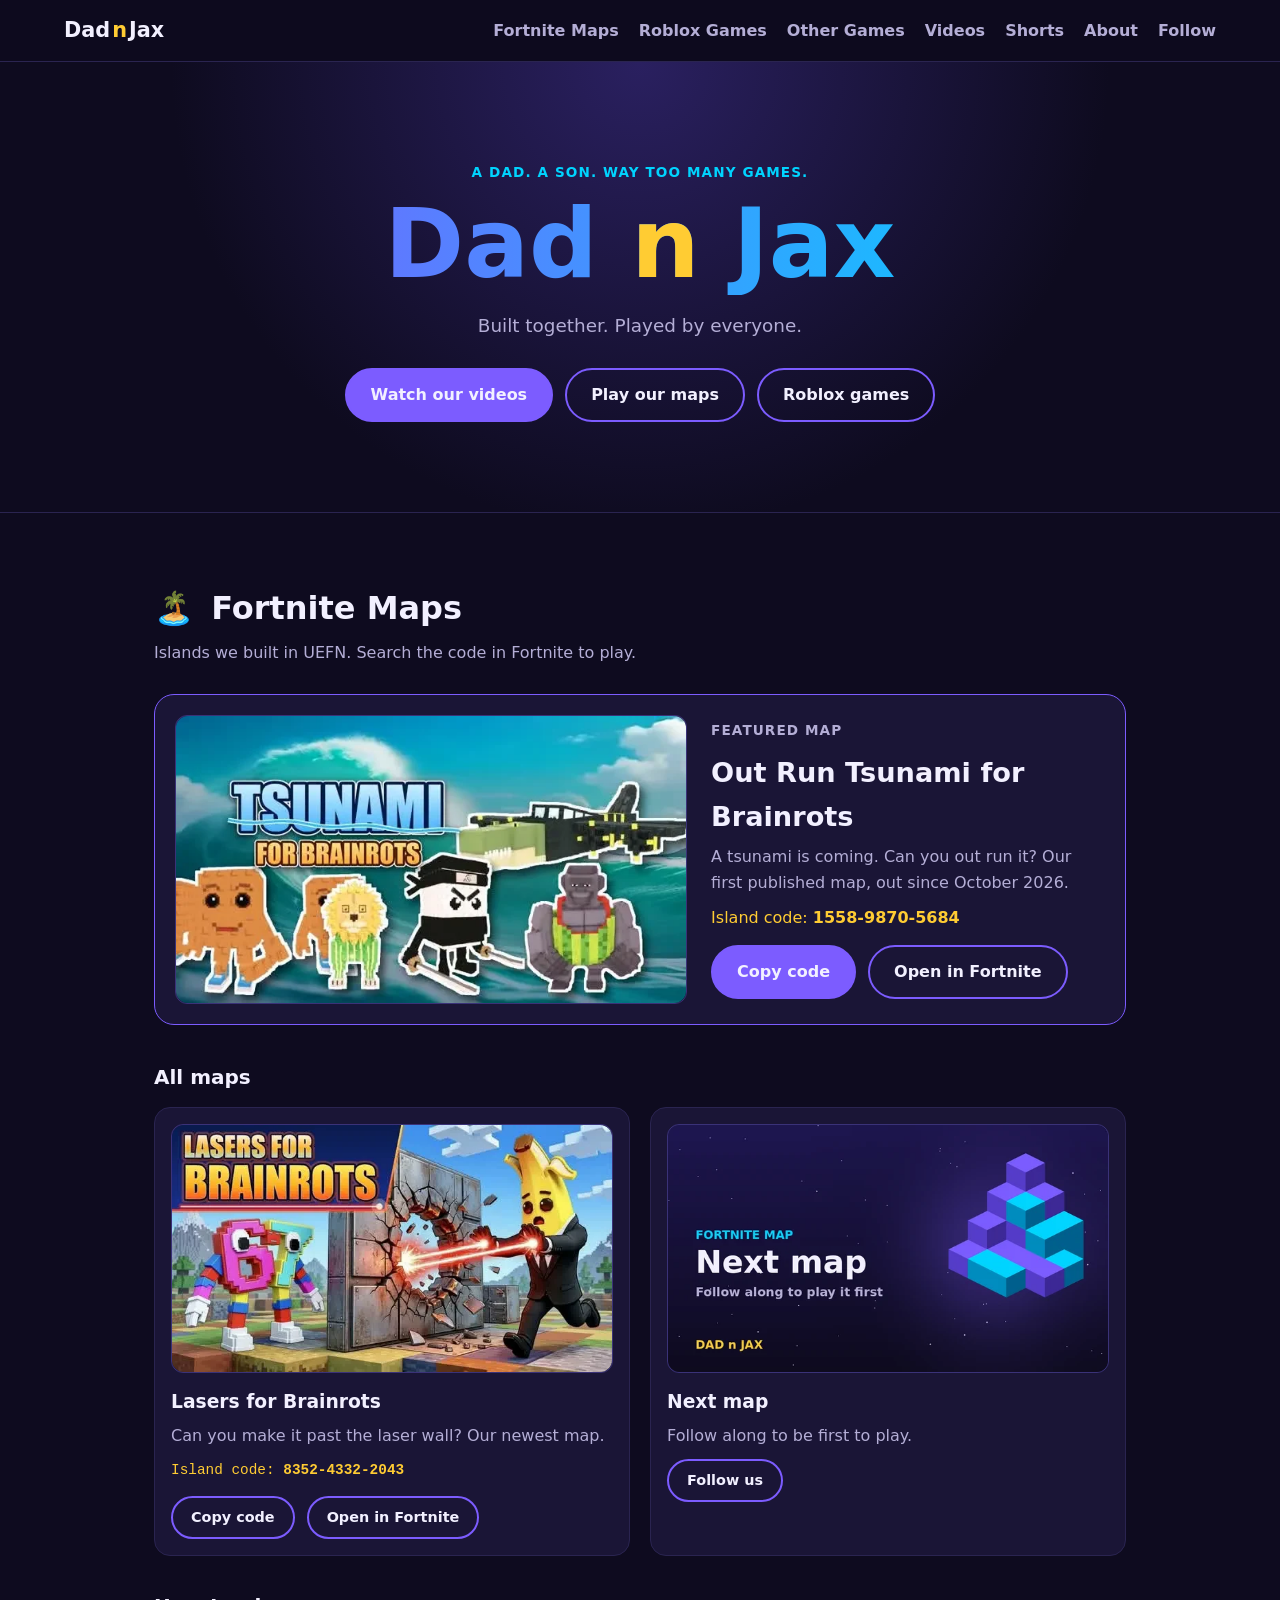
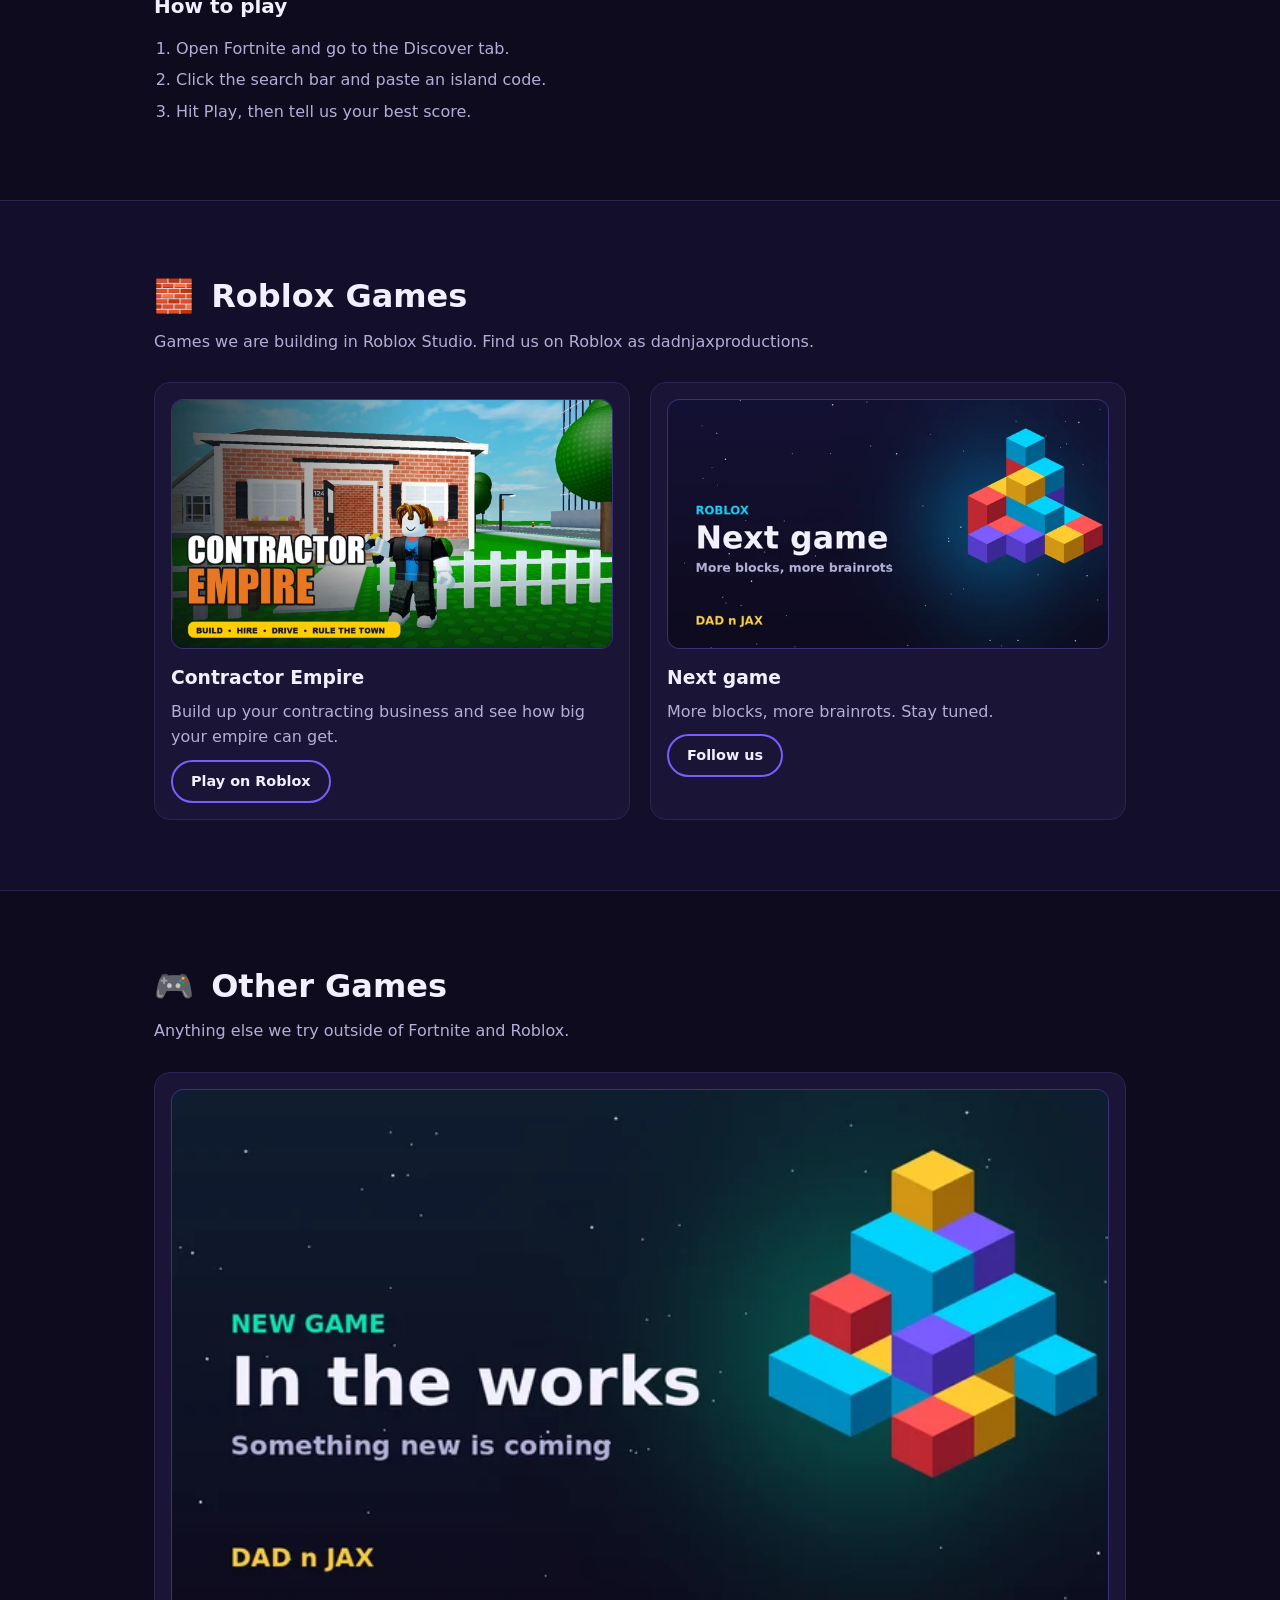
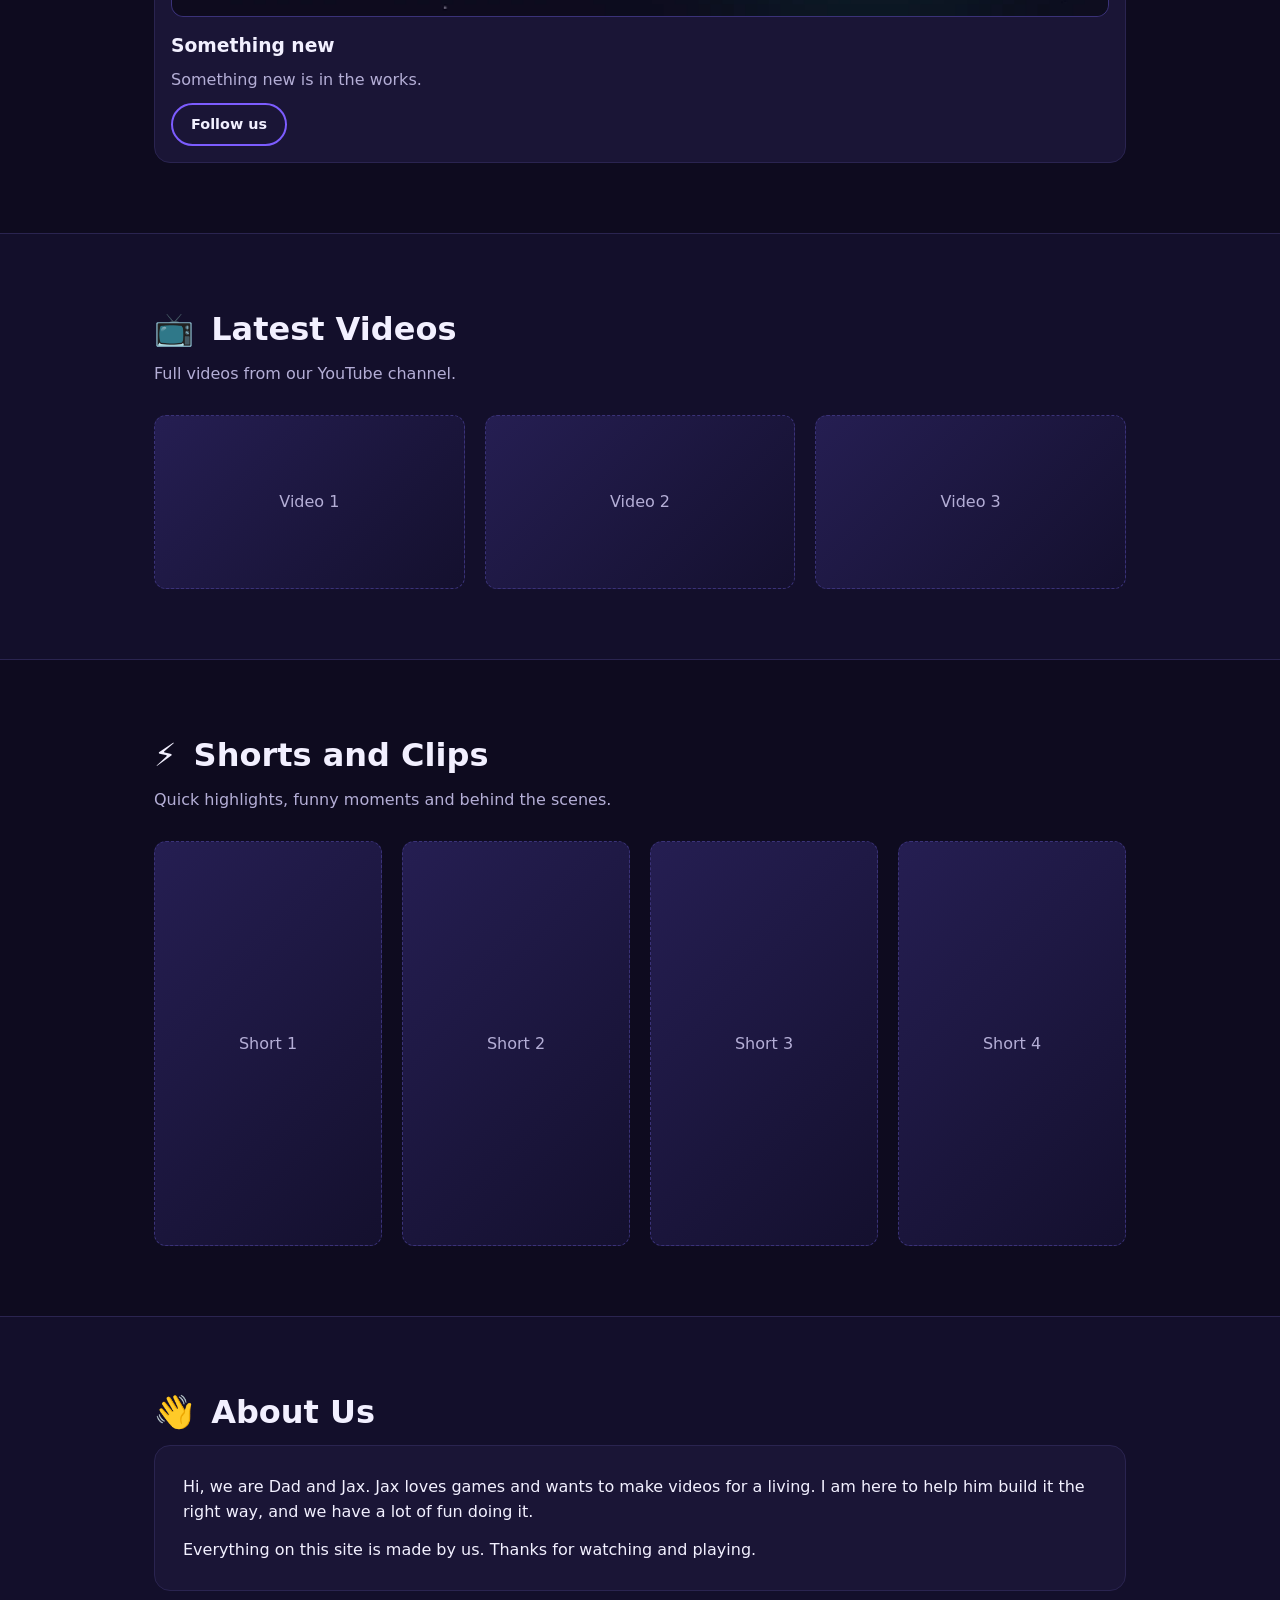
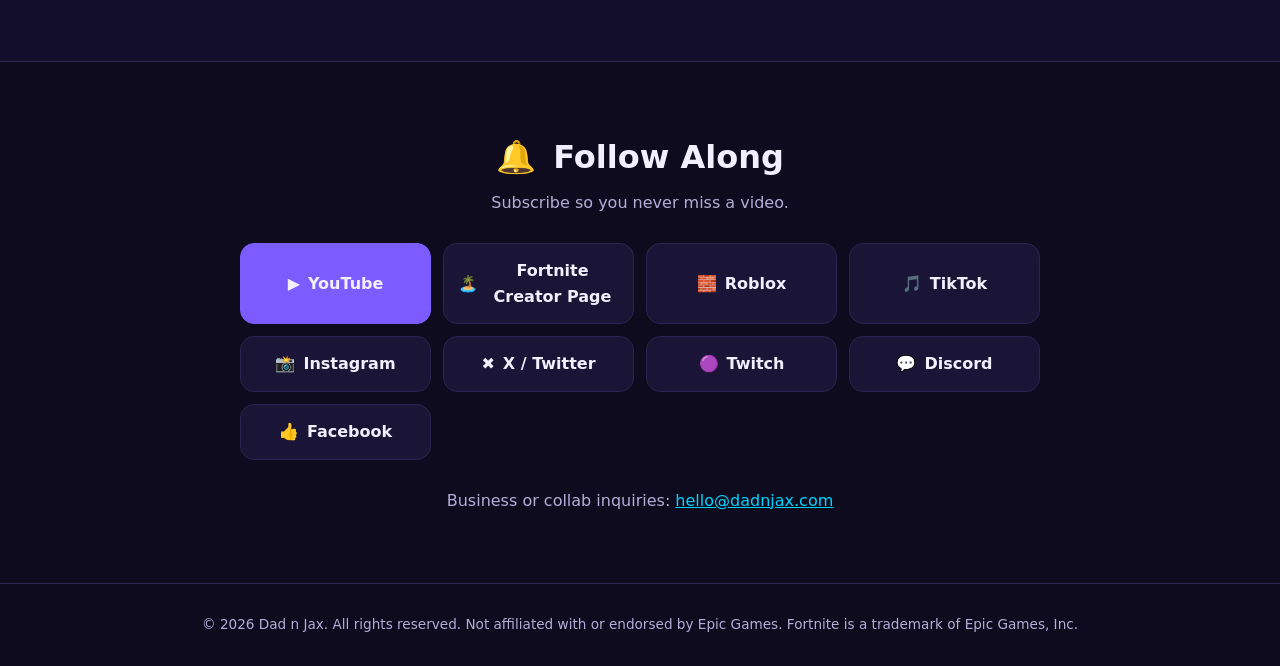
==== index.html @ 582e0f08 "Link Facebook page Co-Authored-By: Claude Sonnet 5.5 <noreply@anthropic.com>" ====
<!DOCTYPE html>
<html lang="en">
<head>
  <meta charset="utf-8">
  <meta name="viewport" content="width=device-width, initial-scale=1">
  <title>Dad n Jax | Games and Videos by a Dad and His Son</title>
  <meta name="description" content="Dad n Jax: games, maps and videos made together by a dad and his son. Watch, play and follow along.">
  <meta property="og:title" content="Dad n Jax">
  <meta property="og:description" content="Games, maps and videos made together by a dad and his son.">
  <meta property="og:type" content="website">
  <meta property="og:url" content="https://dadnjax.com">
  <link rel="stylesheet" href="styles.css">
</head>
<body>

<header class="nav">
  <a class="logo" href="#top">Dad<span>n</span>Jax</a>
  <nav>
    <a href="#maps">Fortnite Maps</a>
    <a href="#roblox">Roblox Games</a>
    <a href="#games">Other Games</a>
    <a href="#videos">Videos</a>
    <a href="#shorts">Shorts</a>
    <a href="#about">About</a>
    <a href="#follow">Follow</a>
  </nav>
</header>

<main id="top">

  <!-- HERO -->
  <div class="band hero-band">
    <section class="hero">
      <p class="tag">A dad. A son. Way too many games.</p>
      <h1>Dad <span>n</span> Jax</h1>
      <p class="lead">Built together. Played by everyone.</p>
      <div class="buttons">
        <a class="btn primary" href="#videos">Watch our videos</a>
        <a class="btn" href="#maps">Play our maps</a>
        <a class="btn" href="#roblox">Roblox games</a>
      </div>
    </section>
  </div>

  <!-- FORTNITE MAPS -->
  <div class="band">
    <section id="maps">
      <h2><span class="icon">🏝️</span> Fortnite Maps</h2>
      <p class="sub">Islands we built in UEFN. Search the code in Fortnite to play.</p>
      <!-- FEATURED MAP: swap in your best or newest map -->
      <article class="featured">
        <div class="video">
          <!-- Swap this <img> for the trailer when there is one:
          <iframe src="https://www.youtube-nocookie.com/embed/VIDEO_ID" title="Trailer" allowfullscreen loading="lazy"></iframe> -->
          <img src="images/out-run-tsunami-for-brainrots.webp"
               alt="Out Run Tsunami for Brainrots key art: brainrot characters running from a giant wave"
               width="640" height="360" loading="lazy" decoding="async">
        </div>
        <div class="featured-info">
          <p class="tag">Featured map</p>
          <h3>Out Run Tsunami for Brainrots</h3>
          <p>A tsunami is coming. Can you out run it? Our first published map, out since October 2026.</p>
          <p class="code">Island code: <b class="codetext">1558-9870-5684</b></p>
          <div class="buttons left">
            <button class="btn primary copy" type="button">Copy code</button>
            <!-- Direct Island Link: play.fn.gg/island/<code> launches Fortnite straight
                 into the island. Swap play.fn.gg for fortnite.com if this link is ever
                 used as the destination in a paid ad campaign. -->
            <a class="btn" href="https://play.fn.gg/island/1558-9870-5684" target="_blank" rel="noopener">Open in Fortnite</a>
          </div>
        </div>
      </article>

      <h3 class="subhead">All maps</h3>
      <div class="grid">
        <!-- Copy a card for each map. Replace the text, image and code. -->
        <article class="card">
          <div class="thumb">
            <img src="images/lasers-for-brainrots.webp"
                 alt="Lasers for Brainrots key art: a character blasting a laser through a steel wall"
                 width="640" height="360" loading="lazy" decoding="async">
          </div>
          <h3>Lasers for Brainrots</h3>
          <p>Can you make it past the laser wall? Our newest map.</p>
          <p class="code">Island code: <b class="codetext">8352-4332-2043</b></p>
          <div class="buttons left">
            <button class="btn small copy" type="button">Copy code</button>
            <a class="btn small" href="https://play.fn.gg/island/8352-4332-2043" target="_blank" rel="noopener">Open in Fortnite</a>
          </div>
        </article>
        <article class="card">
          <div class="thumb">
            <img src="images/next-fortnite-map.webp"
                 alt="Next Fortnite map coming soon"
                 width="640" height="360" loading="lazy" decoding="async">
          </div>
          <h3>Next map</h3>
          <p>Follow along to be first to play.</p>
          <a class="btn small" href="#follow">Follow us</a>
        </article>
      </div>

      <h3 class="subhead">How to play</h3>
      <ol class="steps">
        <li>Open Fortnite and go to the Discover tab.</li>
        <li>Click the search bar and paste an island code.</li>
        <li>Hit Play, then tell us your best score.</li>
      </ol>
    </section>
  </div>

  <!-- ROBLOX GAMES -->
  <div class="band alt">
    <section id="roblox">
      <h2><span class="icon">🧱</span> Roblox Games</h2>
      <p class="sub">Games we are building in Roblox Studio. Find us on Roblox as dadnjaxproductions.</p>
      <div class="grid">
        <!-- When a game is published, swap the image for its thumbnail and the
             button for: <a class="btn small" href="https://www.roblox.com/games/PLACE_ID" target="_blank" rel="noopener">Play on Roblox</a> -->
        <article class="card">
          <div class="thumb">
            <img src="images/contractor-empire.webp"
                 alt="Contractor Empire on Roblox"
                 width="768" height="432" loading="lazy" decoding="async">
          </div>
          <h3>Contractor Empire</h3>
          <p>Build up your contracting business and see how big your empire can get.</p>
          <a class="btn small" href="https://www.roblox.com/games/73430560928805/Contractor-Empire" target="_blank" rel="noopener">Play on Roblox</a>
        </article>
        <article class="card">
          <div class="thumb">
            <img src="images/roblox-next-game.webp"
                 alt="Next Roblox game, coming soon"
                 width="640" height="360" loading="lazy" decoding="async">
          </div>
          <h3>Next game</h3>
          <p>More blocks, more brainrots. Stay tuned.</p>
          <a class="btn small" href="#follow">Follow us</a>
        </article>
      </div>
    </section>
  </div>

  <!-- OTHER GAMES -->
  <div class="band">
    <section id="games">
      <h2><span class="icon">🎮</span> Other Games</h2>
      <p class="sub">Anything else we try outside of Fortnite and Roblox.</p>
      <div class="grid">
        <article class="card">
          <div class="thumb">
            <img src="images/other-game-coming-soon.webp"
                 alt="New game in the works"
                 width="640" height="360" loading="lazy" decoding="async">
          </div>
          <h3>Something new</h3>
          <p>Something new is in the works.</p>
          <a class="btn small" href="#follow">Follow us</a>
        </article>
      </div>
    </section>
  </div>

  <!-- VIDEOS -->
  <div class="band alt">
    <section id="videos">
      <h2><span class="icon">📺</span> Latest Videos</h2>
      <p class="sub">Full videos from our YouTube channel.</p>
      <div class="grid">
        <!--
          To embed a video, replace each placeholder div with:
          <iframe src="https://www.youtube-nocookie.com/embed/VIDEO_ID" title="Video title" allowfullscreen loading="lazy"></iframe>
        -->
        <div class="video">Video 1</div>
        <div class="video">Video 2</div>
        <div class="video">Video 3</div>
      </div>
    </section>
  </div>

  <!-- SHORTS / CLIPS -->
  <div class="band">
    <section id="shorts">
      <h2><span class="icon">⚡</span> Shorts and Clips</h2>
      <p class="sub">Quick highlights, funny moments and behind the scenes.</p>
      <div class="grid tall">
        <div class="video vertical">Short 1</div>
        <div class="video vertical">Short 2</div>
        <div class="video vertical">Short 3</div>
        <div class="video vertical">Short 4</div>
      </div>
    </section>
  </div>

  <!-- ABOUT -->
  <div class="band alt">
    <section id="about">
      <h2><span class="icon">👋</span> About Us</h2>
      <div class="about">
        <p>Hi, we are Dad and Jax. Jax loves games and wants to make videos for a living. I am here to help him build it the right way, and we have a lot of fun doing it.</p>
        <p>Everything on this site is made by us. Thanks for watching and playing.</p>
      </div>
    </section>
  </div>

  <!-- FOLLOW -->
  <div class="band">
    <section id="follow">
      <h2><span class="icon">🔔</span> Follow Along</h2>
      <p class="sub">Subscribe so you never miss a video.</p>
      <div class="socials">
        <!-- LIVE -->
        <a class="social yt" href="https://www.youtube.com/@dadnjax" target="_blank" rel="noopener"><span>▶️</span> YouTube</a>
        <a class="social" href="https://www.fortnite.com/@dadnjax" target="_blank" rel="noopener"><span>🏝️</span> Fortnite Creator Page</a>
        <a class="social" href="https://www.roblox.com/users/7947299672/profile" target="_blank" rel="noopener"><span>🧱</span> Roblox</a>

        <!-- TODO: swap each "#" for the real profile URL as each account goes live.

             Handle plan (availability checked 8 Nov 2026):
               dadnjax             -> X, Twitch        (free)
               dadnjaxproductions  -> Roblox (LIVE), TikTok, Instagram
                                      ("dadnjax" is taken on TikTok and Instagram by
                                      unrelated people - do NOT link those)

             Ready-made URLs, paste in once the account exists:
               https://www.tiktok.com/@dadnjaxproductions
               https://www.instagram.com/dadnjaxproductions/
               https://x.com/dadnjax
               https://www.twitch.tv/dadnjax
               https://discord.gg/INVITE
               https://www.facebook.com/PAGE
        -->
        <a class="social" href="#" target="_blank" rel="noopener"><span>🎵</span> TikTok</a>
        <a class="social" href="#" target="_blank" rel="noopener"><span>📸</span> Instagram</a>
        <a class="social" href="#" target="_blank" rel="noopener"><span>✖️</span> X / Twitter</a>
        <a class="social" href="#" target="_blank" rel="noopener"><span>🟣</span> Twitch</a>
        <a class="social" href="#" target="_blank" rel="noopener"><span>💬</span> Discord</a>
        <a class="social" href="https://www.facebook.com/share/1EFTiLrVED/" target="_blank" rel="noopener"><span>👍</span> Facebook</a>
      </div>
      <p class="contact">Business or collab inquiries: <a href="mailto:hello@dadnjax.com">hello@dadnjax.com</a></p>
    </section>
  </div>

</main>

<footer>
  <p>&copy; <span id="y"></span> Dad n Jax. All rights reserved. Not affiliated with or endorsed by Epic Games. Fortnite is a trademark of Epic Games, Inc.</p>
</footer>

<script>
document.getElementById("y").textContent = new Date().getFullYear();
document.querySelectorAll(".copy").forEach(function(b){
  b.addEventListener("click",function(){
    var c=b.closest("article").querySelector(".codetext").textContent;
    var old=b.textContent;
    navigator.clipboard.writeText(c).then(function(){b.textContent="Copied!";setTimeout(function(){b.textContent=old},1500)});
  });
});
</script>
</body>
</html>
---- styles.css ----
:root{
  --bg:#0e0b1f; --panel:#1a1536; --text:#f2f0ff; --muted:#b4aed6;
  --a:#7c5cff; --b:#00d4ff; --c:#ffcc33;
}
*{box-sizing:border-box;margin:0;padding:0}
html{scroll-behavior:smooth}
body{font-family:system-ui,-apple-system,"Segoe UI",Roboto,sans-serif;background:var(--bg);color:var(--text);line-height:1.6}
a{color:inherit;text-decoration:none}

.nav{position:sticky;top:0;z-index:10;display:flex;justify-content:space-between;align-items:center;
  padding:14px 5vw;background:rgba(14,11,31,.9);backdrop-filter:blur(8px);border-bottom:1px solid #2a2450}
.logo{font-weight:800;font-size:1.3rem}
.logo span{color:var(--c);margin:0 2px}
.nav nav{display:flex;gap:20px;flex-wrap:wrap}
.nav nav a{color:var(--muted);font-weight:600}
.nav nav a:hover{color:var(--b)}

section{padding:70px 5vw;max-width:1100px;margin:0 auto;scroll-margin-top:60px}
.band{border-top:1px solid #2a2450}
.band.alt{background:#130f2b}
.hero-band{border-top:0;background:radial-gradient(circle at 50% 0,#2a2060 0,transparent 60%)}
.icon{margin-right:6px}
.grid.tall{grid-template-columns:repeat(auto-fit,minmax(160px,1fr))}
.video.vertical{aspect-ratio:9/16}
h2{font-size:2rem;margin-bottom:6px}
.sub{color:var(--muted);margin-bottom:28px}

.hero{text-align:center;padding-top:100px;padding-bottom:90px}
.tag{color:var(--b);font-weight:700;letter-spacing:.08em;text-transform:uppercase;font-size:.85rem}
.hero h1{font-size:clamp(3rem,10vw,6rem);line-height:1.05;margin:10px 0 16px;
  background:linear-gradient(90deg,var(--a),var(--b));-webkit-background-clip:text;background-clip:text;color:transparent}
.hero h1 span{color:var(--c);-webkit-text-fill-color:var(--c)}
.lead{max-width:600px;margin:0 auto 28px;font-size:1.15rem;color:var(--muted)}

.buttons{display:flex;gap:12px;flex-wrap:wrap;justify-content:center}
.buttons.center{margin-bottom:24px}
.btn{display:inline-block;padding:12px 24px;border-radius:999px;font-weight:700;border:2px solid var(--a);transition:.2s}
.btn:hover{transform:translateY(-2px);border-color:var(--b)}
.btn.primary{background:var(--a);border-color:var(--a)}
.btn.primary:hover{background:var(--b);border-color:var(--b);color:#0e0b1f}
.btn.small{padding:8px 18px;font-size:.9rem}

.grid{display:grid;grid-template-columns:repeat(auto-fit,minmax(260px,1fr));gap:20px}
.card{background:var(--panel);border:1px solid #2a2450;border-radius:16px;padding:16px}
.card h3{margin:14px 0 6px}
.card p{color:var(--muted);margin-bottom:10px}
.card .code{font-family:ui-monospace,Consolas,monospace;color:var(--c);font-size:.9rem}
.thumb,.video{aspect-ratio:16/9;display:grid;place-items:center;border-radius:12px;color:var(--muted);
  background:linear-gradient(135deg,#251e52,#14102e);border:1px dashed #3a3278}
.video iframe{width:100%;height:100%;border:0;border-radius:12px}
.thumb img,.video img{width:100%;height:100%;object-fit:cover;border-radius:12px;display:block}
.thumb:has(img),.video:has(img){border-style:solid;border-color:#3a3278;padding:0}
.video{padding:0}

.about{background:var(--panel);border-radius:16px;padding:28px;border:1px solid #2a2450}
.about p+p{margin-top:12px}
#follow{text-align:center}
.contact{color:var(--muted)}
.contact a{color:var(--b);text-decoration:underline}

footer{text-align:center;padding:30px 5vw;color:var(--muted);font-size:.85rem;border-top:1px solid #2a2450}

@media (max-width:600px){.nav{flex-direction:column;gap:8px}section{padding:50px 5vw}}

/* maps promo */
.featured{display:grid;grid-template-columns:1.3fr 1fr;gap:24px;background:var(--panel);border:1px solid var(--a);
  border-radius:20px;padding:20px;margin-bottom:36px;align-items:center}
.featured-info h3{font-size:1.7rem;margin:6px 0}
.featured-info p{color:var(--muted);margin-bottom:10px}
.featured-info .code,.card .code{color:var(--c)}
.buttons.left{justify-content:flex-start;margin-top:14px}
button.btn{background:transparent;color:var(--text);cursor:pointer;font:inherit;font-weight:700}
button.btn.primary{background:var(--a)}
.subhead{margin:34px 0 14px;font-size:1.25rem}
.steps{padding-left:22px;color:var(--muted)}
.steps li{margin-bottom:6px}
@media (max-width:760px){.featured{grid-template-columns:1fr}}

/* socials */
.socials{display:grid;grid-template-columns:repeat(auto-fit,minmax(170px,1fr));gap:12px;max-width:800px;margin:0 auto 28px}
.social{display:flex;align-items:center;justify-content:center;gap:8px;padding:14px;border-radius:14px;
  background:var(--panel);border:1px solid #2a2450;font-weight:700;transition:.2s}
.social:hover{border-color:var(--b);transform:translateY(-2px)}
.social.yt{background:var(--a);border-color:var(--a)}
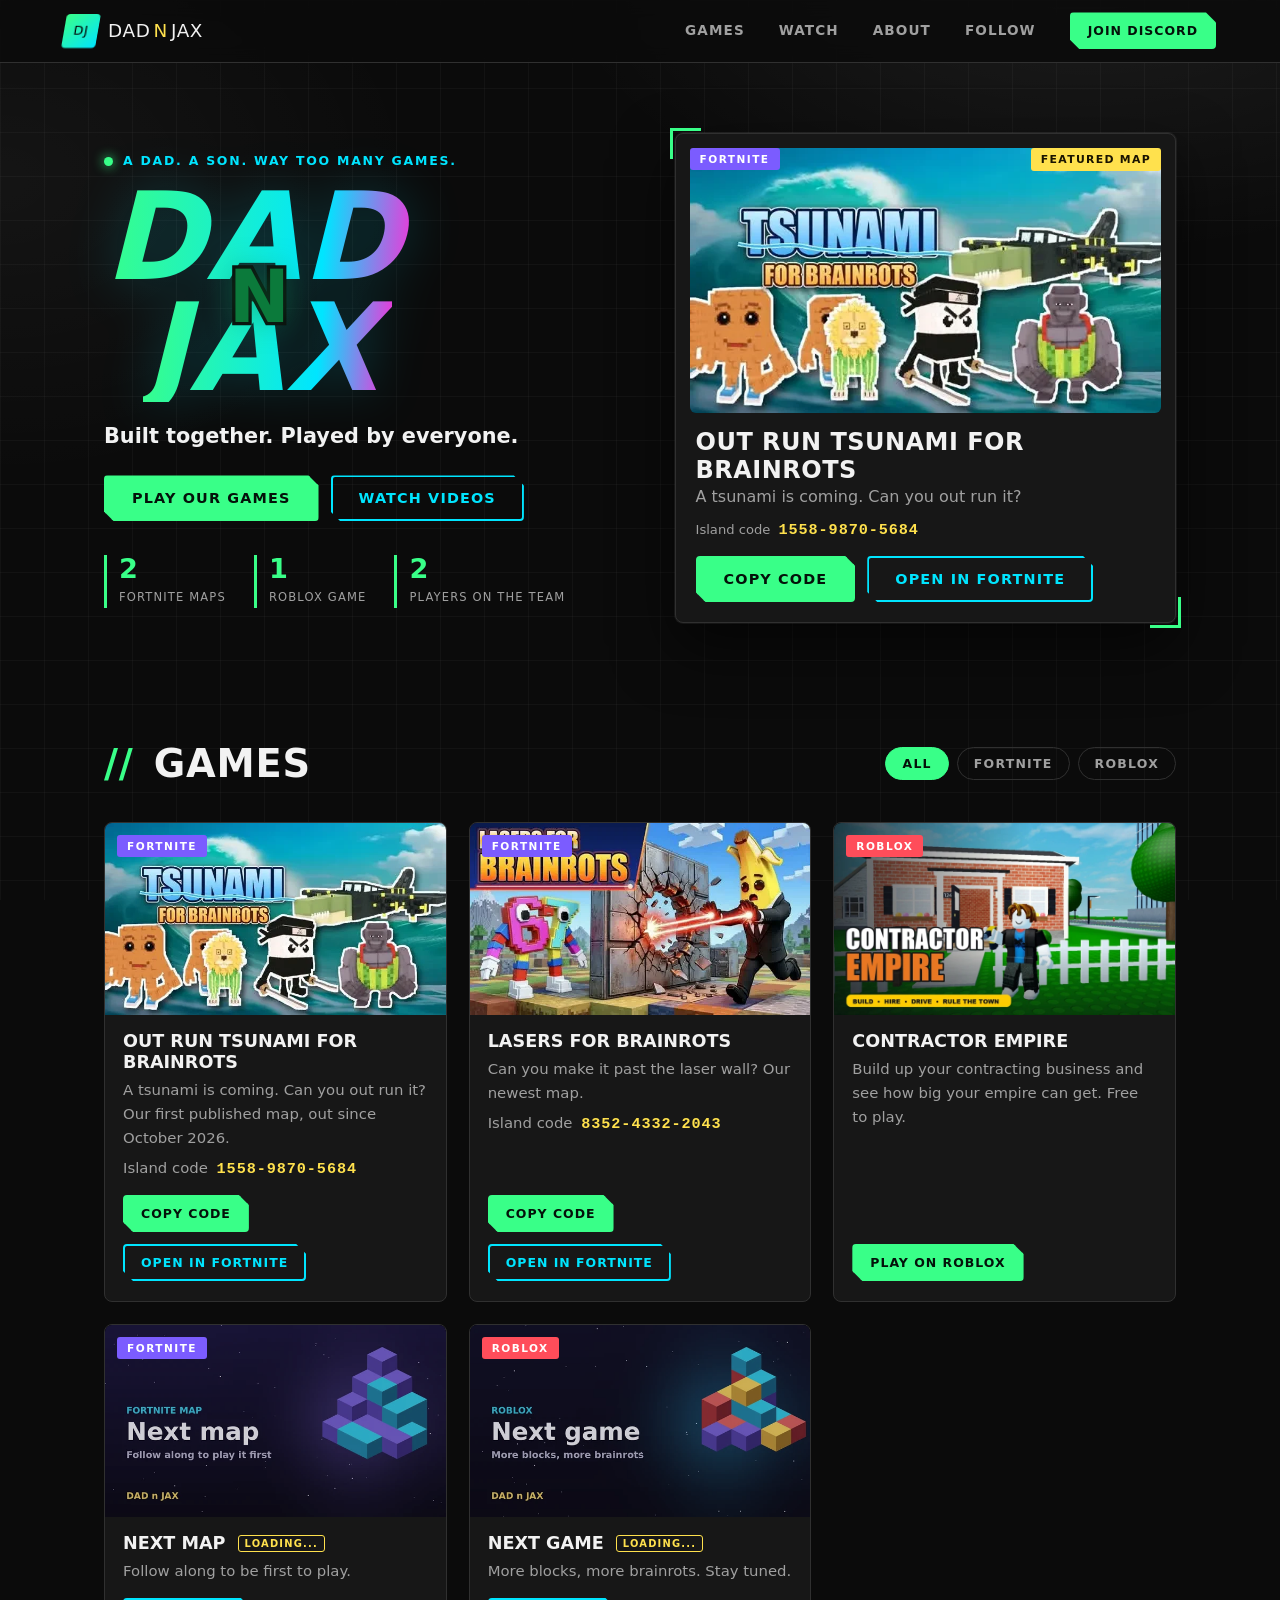
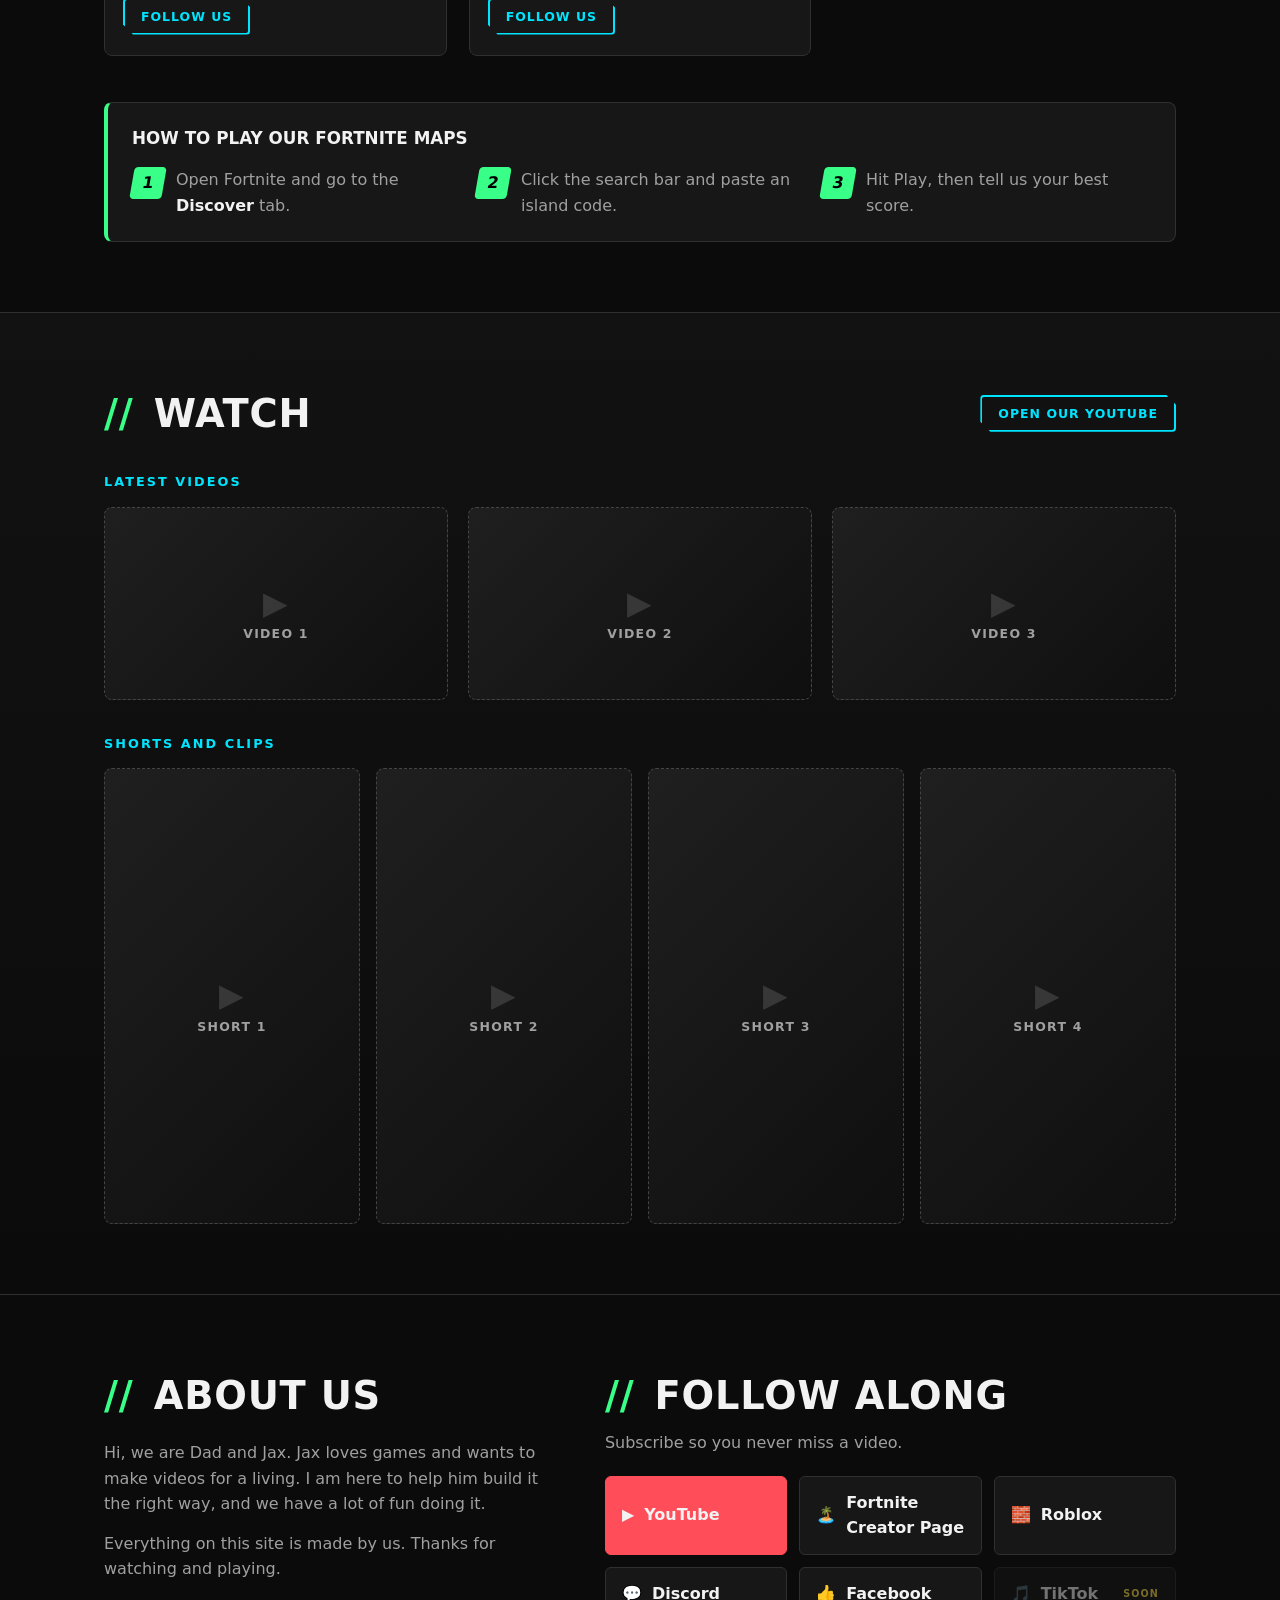
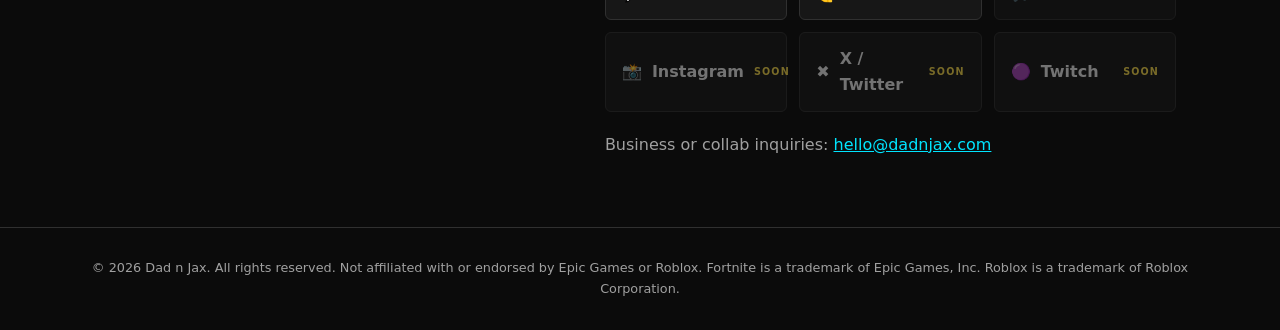
==== commit f3f44818: "Redesign: greyscale gamer theme with 3-line logo Previous theme is preserved at tag theme-classic-v1" ====
--- a/index.html
+++ b/index.html
@@ -4,217 +4,203 @@
   <meta charset="utf-8">
   <meta name="viewport" content="width=device-width, initial-scale=1">
   <title>Dad n Jax | Games and Videos by a Dad and His Son</title>
-  <meta name="description" content="Dad n Jax: games, maps and videos made together by a dad and his son. Watch, play and follow along.">
+  <meta name="description" content="Dad n Jax: Fortnite maps, Roblox games and videos made together by a dad and his son. Watch, play and follow along.">
+  <meta name="theme-color" content="#0b0b0b">
   <meta property="og:title" content="Dad n Jax">
-  <meta property="og:description" content="Games, maps and videos made together by a dad and his son.">
+  <meta property="og:description" content="Fortnite maps, Roblox games and videos made together by a dad and his son.">
   <meta property="og:type" content="website">
   <meta property="og:url" content="https://dadnjax.com">
   <link rel="stylesheet" href="styles.css">
 </head>
 <body>
+<a class="skip" href="#games">Skip to games</a>
 
 <header class="nav">
-  <a class="logo" href="#top">Dad<span>n</span>Jax</a>
-  <nav>
-    <a href="#maps">Fortnite Maps</a>
-    <a href="#roblox">Roblox Games</a>
-    <a href="#games">Other Games</a>
-    <a href="#videos">Videos</a>
-    <a href="#shorts">Shorts</a>
+  <a class="logo" href="#top"><span class="logo-mark">DJ</span><span class="logo-text">Dad<i>n</i>Jax</span></a>
+  <nav aria-label="Main">
+    <a href="#games">Games</a>
+    <a href="#watch">Watch</a>
     <a href="#about">About</a>
     <a href="#follow">Follow</a>
   </nav>
+  <a class="btn btn-sm primary nav-cta" href="https://discord.gg/yzz6YP8vt" target="_blank" rel="noopener">Join Discord</a>
 </header>
 
 <main id="top">
 
   <!-- HERO -->
-  <div class="band hero-band">
-    <section class="hero">
-      <p class="tag">A dad. A son. Way too many games.</p>
-      <h1>Dad <span>n</span> Jax</h1>
-      <p class="lead">Built together. Played by everyone.</p>
+  <section class="hero">
+    <div class="hero-copy">
+      <p class="eyebrow"><span class="dot"></span> A dad. A son. Way too many games.</p>
+      <h1 aria-label="Dad n Jax"><span class="l1" aria-hidden="true">Dad</span><span class="mid" aria-hidden="true">n</span><span class="l3" aria-hidden="true">Jax</span></h1>
+      <p class="motto">Built together. Played by everyone.</p>
       <div class="buttons">
-        <a class="btn primary" href="#videos">Watch our videos</a>
-        <a class="btn" href="#maps">Play our maps</a>
-        <a class="btn" href="#roblox">Roblox games</a>
-      </div>
-    </section>
-  </div>
-
-  <!-- FORTNITE MAPS -->
-  <div class="band">
-    <section id="maps">
-      <h2><span class="icon">🏝️</span> Fortnite Maps</h2>
-      <p class="sub">Islands we built in UEFN. Search the code in Fortnite to play.</p>
-      <!-- FEATURED MAP: swap in your best or newest map -->
-      <article class="featured">
-        <div class="video">
-          <!-- Swap this <img> for the trailer when there is one:
-          <iframe src="https://www.youtube-nocookie.com/embed/VIDEO_ID" title="Trailer" allowfullscreen loading="lazy"></iframe> -->
-          <img src="images/out-run-tsunami-for-brainrots.webp"
-               alt="Out Run Tsunami for Brainrots key art: brainrot characters running from a giant wave"
-               width="640" height="360" loading="lazy" decoding="async">
-        </div>
-        <div class="featured-info">
-          <p class="tag">Featured map</p>
+        <a class="btn primary" href="#games">Play our games</a>
+        <a class="btn ghost" href="#watch">Watch videos</a>
+      </div>
+      <ul class="stats" aria-label="At a glance">
+        <li><b>2</b><span>Fortnite maps</span></li>
+        <li><b>1</b><span>Roblox game</span></li>
+        <li><b>2</b><span>Players on the team</span></li>
+      </ul>
+    </div>
+
+    <article class="spotlight" data-code="1558-9870-5684">
+      <span class="badge fn">Fortnite</span>
+      <span class="ribbon">Featured map</span>
+      <div class="shot">
+        <!-- Swap this <img> for the trailer when there is one:
+        <iframe src="https://www.youtube-nocookie.com/embed/VIDEO_ID" title="Trailer" allowfullscreen loading="lazy"></iframe> -->
+        <img src="images/out-run-tsunami-for-brainrots.webp"
+             alt="Out Run Tsunami for Brainrots key art: brainrot characters running from a giant wave"
+             width="640" height="360" decoding="async" fetchpriority="high">
+      </div>
+      <div class="spot-body">
+        <h2>Out Run Tsunami for Brainrots</h2>
+        <p>A tsunami is coming. Can you out run it?</p>
+        <p class="code">Island code <b class="codetext">1558-9870-5684</b></p>
+        <div class="buttons left">
+          <button class="btn primary copy" type="button">Copy code</button>
+          <!-- Direct Island Link: play.fn.gg/island/<code> launches Fortnite straight
+               into the island. Swap play.fn.gg for fortnite.com if this link is ever
+               used as the destination in a paid ad campaign. -->
+          <a class="btn ghost" href="https://play.fn.gg/island/1558-9870-5684" target="_blank" rel="noopener">Open in Fortnite</a>
+        </div>
+      </div>
+    </article>
+  </section>
+
+  <!-- GAMES -->
+  <section id="games" class="block">
+    <header class="block-head">
+      <h2><span class="slash">//</span> Games</h2>
+      <div class="filters" role="group" aria-label="Filter games">
+        <button type="button" class="chip is-on" data-filter="all" aria-pressed="true">All</button>
+        <button type="button" class="chip" data-filter="fn" aria-pressed="false">Fortnite</button>
+        <button type="button" class="chip" data-filter="rb" aria-pressed="false">Roblox</button>
+      </div>
+    </header>
+
+    <div class="cards">
+      <article class="card" data-platform="fn" data-code="1558-9870-5684">
+        <span class="badge fn">Fortnite</span>
+        <div class="thumb"><img src="images/out-run-tsunami-for-brainrots.webp" alt="Out Run Tsunami for Brainrots key art" width="640" height="360" loading="lazy" decoding="async"></div>
+        <div class="card-body">
           <h3>Out Run Tsunami for Brainrots</h3>
           <p>A tsunami is coming. Can you out run it? Our first published map, out since October 2026.</p>
-          <p class="code">Island code: <b class="codetext">1558-9870-5684</b></p>
+          <p class="code">Island code <b class="codetext">1558-9870-5684</b></p>
           <div class="buttons left">
-            <button class="btn primary copy" type="button">Copy code</button>
-            <!-- Direct Island Link: play.fn.gg/island/<code> launches Fortnite straight
-                 into the island. Swap play.fn.gg for fortnite.com if this link is ever
-                 used as the destination in a paid ad campaign. -->
-            <a class="btn" href="https://play.fn.gg/island/1558-9870-5684" target="_blank" rel="noopener">Open in Fortnite</a>
+            <button class="btn sm primary copy" type="button">Copy code</button>
+            <a class="btn sm ghost" href="https://play.fn.gg/island/1558-9870-5684" target="_blank" rel="noopener">Open in Fortnite</a>
           </div>
         </div>
       </article>
 
-      <h3 class="subhead">All maps</h3>
-      <div class="grid">
-        <!-- Copy a card for each map. Replace the text, image and code. -->
-        <article class="card">
-          <div class="thumb">
-            <img src="images/lasers-for-brainrots.webp"
-                 alt="Lasers for Brainrots key art: a character blasting a laser through a steel wall"
-                 width="640" height="360" loading="lazy" decoding="async">
-          </div>
+      <article class="card" data-platform="fn" data-code="8352-4332-2043">
+        <span class="badge fn">Fortnite</span>
+        <div class="thumb"><img src="images/lasers-for-brainrots.webp" alt="Lasers for Brainrots key art: a character blasting a laser through a steel wall" width="640" height="360" loading="lazy" decoding="async"></div>
+        <div class="card-body">
           <h3>Lasers for Brainrots</h3>
           <p>Can you make it past the laser wall? Our newest map.</p>
-          <p class="code">Island code: <b class="codetext">8352-4332-2043</b></p>
+          <p class="code">Island code <b class="codetext">8352-4332-2043</b></p>
           <div class="buttons left">
-            <button class="btn small copy" type="button">Copy code</button>
-            <a class="btn small" href="https://play.fn.gg/island/8352-4332-2043" target="_blank" rel="noopener">Open in Fortnite</a>
+            <button class="btn sm primary copy" type="button">Copy code</button>
+            <a class="btn sm ghost" href="https://play.fn.gg/island/8352-4332-2043" target="_blank" rel="noopener">Open in Fortnite</a>
           </div>
-        </article>
-        <article class="card">
-          <div class="thumb">
-            <img src="images/next-fortnite-map.webp"
-                 alt="Next Fortnite map coming soon"
-                 width="640" height="360" loading="lazy" decoding="async">
+        </div>
+      </article>
+
+      <article class="card" data-platform="rb">
+        <span class="badge rb">Roblox</span>
+        <div class="thumb"><img src="images/contractor-empire.webp" alt="Contractor Empire on Roblox" width="768" height="432" loading="lazy" decoding="async"></div>
+        <div class="card-body">
+          <h3>Contractor Empire</h3>
+          <p>Build up your contracting business and see how big your empire can get. Free to play.</p>
+          <div class="buttons left">
+            <a class="btn sm primary" href="https://www.roblox.com/games/73430560928805/Contractor-Empire" target="_blank" rel="noopener">Play on Roblox</a>
           </div>
-          <h3>Next map</h3>
+        </div>
+      </article>
+
+      <article class="card soon" data-platform="fn">
+        <span class="badge fn">Fortnite</span>
+        <div class="thumb"><img src="images/next-fortnite-map.webp" alt="Next Fortnite map coming soon" width="640" height="360" loading="lazy" decoding="async"></div>
+        <div class="card-body">
+          <h3>Next map <em>Loading...</em></h3>
           <p>Follow along to be first to play.</p>
-          <a class="btn small" href="#follow">Follow us</a>
-        </article>
-      </div>
-
-      <h3 class="subhead">How to play</h3>
-      <ol class="steps">
-        <li>Open Fortnite and go to the Discover tab.</li>
-        <li>Click the search bar and paste an island code.</li>
-        <li>Hit Play, then tell us your best score.</li>
+          <div class="buttons left"><a class="btn sm ghost" href="#follow">Follow us</a></div>
+        </div>
+      </article>
+
+      <article class="card soon" data-platform="rb">
+        <span class="badge rb">Roblox</span>
+        <div class="thumb"><img src="images/roblox-next-game.webp" alt="Next Roblox game, coming soon" width="640" height="360" loading="lazy" decoding="async"></div>
+        <div class="card-body">
+          <h3>Next game <em>Loading...</em></h3>
+          <p>More blocks, more brainrots. Stay tuned.</p>
+          <div class="buttons left"><a class="btn sm ghost" href="#follow">Follow us</a></div>
+        </div>
+      </article>
+    </div>
+
+    <div class="howto">
+      <h3>How to play our Fortnite maps</h3>
+      <ol>
+        <li><b>1</b><span>Open Fortnite and go to the <em>Discover</em> tab.</span></li>
+        <li><b>2</b><span>Click the search bar and paste an island code.</span></li>
+        <li><b>3</b><span>Hit Play, then tell us your best score.</span></li>
       </ol>
-    </section>
-  </div>
-
-  <!-- ROBLOX GAMES -->
-  <div class="band alt">
-    <section id="roblox">
-      <h2><span class="icon">🧱</span> Roblox Games</h2>
-      <p class="sub">Games we are building in Roblox Studio. Find us on Roblox as dadnjaxproductions.</p>
-      <div class="grid">
-        <!-- When a game is published, swap the image for its thumbnail and the
-             button for: <a class="btn small" href="https://www.roblox.com/games/PLACE_ID" target="_blank" rel="noopener">Play on Roblox</a> -->
-        <article class="card">
-          <div class="thumb">
-            <img src="images/contractor-empire.webp"
-                 alt="Contractor Empire on Roblox"
-                 width="768" height="432" loading="lazy" decoding="async">
-          </div>
-          <h3>Contractor Empire</h3>
-          <p>Build up your contracting business and see how big your empire can get.</p>
-          <a class="btn small" href="https://www.roblox.com/games/73430560928805/Contractor-Empire" target="_blank" rel="noopener">Play on Roblox</a>
-        </article>
-        <article class="card">
-          <div class="thumb">
-            <img src="images/roblox-next-game.webp"
-                 alt="Next Roblox game, coming soon"
-                 width="640" height="360" loading="lazy" decoding="async">
-          </div>
-          <h3>Next game</h3>
-          <p>More blocks, more brainrots. Stay tuned.</p>
-          <a class="btn small" href="#follow">Follow us</a>
-        </article>
-      </div>
-    </section>
-  </div>
-
-  <!-- OTHER GAMES -->
-  <div class="band">
-    <section id="games">
-      <h2><span class="icon">🎮</span> Other Games</h2>
-      <p class="sub">Anything else we try outside of Fortnite and Roblox.</p>
-      <div class="grid">
-        <article class="card">
-          <div class="thumb">
-            <img src="images/other-game-coming-soon.webp"
-                 alt="New game in the works"
-                 width="640" height="360" loading="lazy" decoding="async">
-          </div>
-          <h3>Something new</h3>
-          <p>Something new is in the works.</p>
-          <a class="btn small" href="#follow">Follow us</a>
-        </article>
-      </div>
-    </section>
-  </div>
-
-  <!-- VIDEOS -->
-  <div class="band alt">
-    <section id="videos">
-      <h2><span class="icon">📺</span> Latest Videos</h2>
-      <p class="sub">Full videos from our YouTube channel.</p>
-      <div class="grid">
-        <!--
-          To embed a video, replace each placeholder div with:
-          <iframe src="https://www.youtube-nocookie.com/embed/VIDEO_ID" title="Video title" allowfullscreen loading="lazy"></iframe>
-        -->
-        <div class="video">Video 1</div>
-        <div class="video">Video 2</div>
-        <div class="video">Video 3</div>
-      </div>
-    </section>
-  </div>
-
-  <!-- SHORTS / CLIPS -->
-  <div class="band">
-    <section id="shorts">
-      <h2><span class="icon">⚡</span> Shorts and Clips</h2>
-      <p class="sub">Quick highlights, funny moments and behind the scenes.</p>
-      <div class="grid tall">
-        <div class="video vertical">Short 1</div>
-        <div class="video vertical">Short 2</div>
-        <div class="video vertical">Short 3</div>
-        <div class="video vertical">Short 4</div>
-      </div>
-    </section>
-  </div>
-
-  <!-- ABOUT -->
-  <div class="band alt">
-    <section id="about">
-      <h2><span class="icon">👋</span> About Us</h2>
-      <div class="about">
-        <p>Hi, we are Dad and Jax. Jax loves games and wants to make videos for a living. I am here to help him build it the right way, and we have a lot of fun doing it.</p>
-        <p>Everything on this site is made by us. Thanks for watching and playing.</p>
-      </div>
-    </section>
-  </div>
-
-  <!-- FOLLOW -->
-  <div class="band">
-    <section id="follow">
-      <h2><span class="icon">🔔</span> Follow Along</h2>
-      <p class="sub">Subscribe so you never miss a video.</p>
+    </div>
+  </section>
+
+  <!-- WATCH -->
+  <section id="watch" class="block alt">
+    <header class="block-head">
+      <h2><span class="slash">//</span> Watch</h2>
+      <a class="btn sm ghost" href="https://www.youtube.com/@dadnjax" target="_blank" rel="noopener">Open our YouTube</a>
+    </header>
+
+    <h3 class="sub-title">Latest videos</h3>
+    <div class="videos">
+      <!--
+        To embed a video, replace each placeholder div with:
+        <iframe src="https://www.youtube-nocookie.com/embed/VIDEO_ID" title="Video title" allowfullscreen loading="lazy"></iframe>
+      -->
+      <div class="video"><span>Video 1</span></div>
+      <div class="video"><span>Video 2</span></div>
+      <div class="video"><span>Video 3</span></div>
+    </div>
+
+    <h3 class="sub-title">Shorts and clips</h3>
+    <div class="shorts">
+      <div class="video vertical"><span>Short 1</span></div>
+      <div class="video vertical"><span>Short 2</span></div>
+      <div class="video vertical"><span>Short 3</span></div>
+      <div class="video vertical"><span>Short 4</span></div>
+    </div>
+  </section>
+
+  <!-- ABOUT + FOLLOW -->
+  <section id="about" class="block two-col">
+    <div class="about">
+      <h2><span class="slash">//</span> About us</h2>
+      <p>Hi, we are Dad and Jax. Jax loves games and wants to make videos for a living. I am here to help him build it the right way, and we have a lot of fun doing it.</p>
+      <p>Everything on this site is made by us. Thanks for watching and playing.</p>
+    </div>
+
+    <div id="follow" class="follow">
+      <h2><span class="slash">//</span> Follow along</h2>
+      <p class="muted">Subscribe so you never miss a video.</p>
       <div class="socials">
         <!-- LIVE -->
         <a class="social yt" href="https://www.youtube.com/@dadnjax" target="_blank" rel="noopener"><span>▶️</span> YouTube</a>
         <a class="social" href="https://www.fortnite.com/@dadnjax" target="_blank" rel="noopener"><span>🏝️</span> Fortnite Creator Page</a>
         <a class="social" href="https://www.roblox.com/users/7947299672/profile" target="_blank" rel="noopener"><span>🧱</span> Roblox</a>
-
-        <!-- TODO: swap each "#" for the real profile URL as each account goes live.
+        <a class="social" href="https://discord.gg/yzz6YP8vt" target="_blank" rel="noopener"><span>💬</span> Discord</a>
+        <a class="social" href="https://www.facebook.com/share/1EFTiLrVED/" target="_blank" rel="noopener"><span>👍</span> Facebook</a>
+
+        <!-- TODO: swap each "#" for the real profile URL as each account goes live,
+             and delete the "soon" class so the button becomes clickable.
 
              Handle plan (availability checked 8 Nov 2026):
                dadnjax             -> X, Twitch        (free)
@@ -227,34 +213,56 @@
                https://www.instagram.com/dadnjaxproductions/
                https://x.com/dadnjax
                https://www.twitch.tv/dadnjax
-               https://discord.gg/INVITE
-               https://www.facebook.com/PAGE
         -->
-        <a class="social" href="#" target="_blank" rel="noopener"><span>🎵</span> TikTok</a>
-        <a class="social" href="#" target="_blank" rel="noopener"><span>📸</span> Instagram</a>
-        <a class="social" href="#" target="_blank" rel="noopener"><span>✖️</span> X / Twitter</a>
-        <a class="social" href="#" target="_blank" rel="noopener"><span>🟣</span> Twitch</a>
-        <a class="social" href="#" target="_blank" rel="noopener"><span>💬</span> Discord</a>
-        <a class="social" href="https://www.facebook.com/share/1EFTiLrVED/" target="_blank" rel="noopener"><span>👍</span> Facebook</a>
+        <a class="social soon" href="#" aria-disabled="true"><span>🎵</span> TikTok <em>soon</em></a>
+        <a class="social soon" href="#" aria-disabled="true"><span>📸</span> Instagram <em>soon</em></a>
+        <a class="social soon" href="#" aria-disabled="true"><span>✖️</span> X / Twitter <em>soon</em></a>
+        <a class="social soon" href="#" aria-disabled="true"><span>🟣</span> Twitch <em>soon</em></a>
       </div>
       <p class="contact">Business or collab inquiries: <a href="mailto:hello@dadnjax.com">hello@dadnjax.com</a></p>
-    </section>
-  </div>
+    </div>
+  </section>
 
 </main>
 
 <footer>
-  <p>&copy; <span id="y"></span> Dad n Jax. All rights reserved. Not affiliated with or endorsed by Epic Games. Fortnite is a trademark of Epic Games, Inc.</p>
+  <p>&copy; <span id="y"></span> Dad n Jax. All rights reserved. Not affiliated with or endorsed by Epic Games or Roblox. Fortnite is a trademark of Epic Games, Inc. Roblox is a trademark of Roblox Corporation.</p>
 </footer>
 
 <script>
 document.getElementById("y").textContent = new Date().getFullYear();
+
+/* copy island code */
 document.querySelectorAll(".copy").forEach(function(b){
   b.addEventListener("click",function(){
-    var c=b.closest("article").querySelector(".codetext").textContent;
+    var c=b.closest("[data-code]").querySelector(".codetext").textContent;
     var old=b.textContent;
-    navigator.clipboard.writeText(c).then(function(){b.textContent="Copied!";setTimeout(function(){b.textContent=old},1500)});
+    navigator.clipboard.writeText(c).then(function(){
+      b.textContent="Copied!";
+      setTimeout(function(){b.textContent=old},1500);
+    });
   });
+});
+
+/* game filters */
+var chips=document.querySelectorAll(".chip");
+chips.forEach(function(chip){
+  chip.addEventListener("click",function(){
+    var f=chip.dataset.filter;
+    chips.forEach(function(c){
+      var on=c===chip;
+      c.classList.toggle("is-on",on);
+      c.setAttribute("aria-pressed",on);
+    });
+    document.querySelectorAll(".cards .card").forEach(function(card){
+      card.hidden = !(f==="all" || card.dataset.platform===f);
+    });
+  });
+});
+
+/* "soon" social buttons do nothing yet */
+document.querySelectorAll(".social.soon").forEach(function(a){
+  a.addEventListener("click",function(e){e.preventDefault()});
 });
 </script>
 </body>
--- a/styles.css
+++ b/styles.css
@@ -1,84 +1,171 @@
 :root{
-  --bg:#0e0b1f; --panel:#1a1536; --text:#f2f0ff; --muted:#b4aed6;
-  --a:#7c5cff; --b:#00d4ff; --c:#ffcc33;
+  --bg:#0b0b0b; --bg2:#121212; --panel:#171717; --panel2:#1e1e1e;
+  --line:#303030; --text:#f2f2f2; --muted:#a0a0a0;
+  --g:#39ff88; --c:#00e5ff; --m:#ff2bd6; --y:#ffe14d;
+  --fn:#7b5cff; --rb:#ff4d5a;
+  --display:"Segoe UI Black","Arial Black",Impact,system-ui,sans-serif;
+  --body:system-ui,-apple-system,"Segoe UI",Roboto,sans-serif;
 }
 *{box-sizing:border-box;margin:0;padding:0}
-html{scroll-behavior:smooth}
-body{font-family:system-ui,-apple-system,"Segoe UI",Roboto,sans-serif;background:var(--bg);color:var(--text);line-height:1.6}
+html{scroll-behavior:smooth;scroll-padding-top:76px}
+body{
+  font-family:var(--body);color:var(--text);line-height:1.6;background:var(--bg);
+  background-image:
+    radial-gradient(900px 500px at 85% -5%,rgba(255,255,255,.08),transparent 60%),
+    radial-gradient(700px 500px at 0% 20%,rgba(255,255,255,.04),transparent 60%),
+    linear-gradient(rgba(255,255,255,.03) 1px,transparent 1px),
+    linear-gradient(90deg,rgba(255,255,255,.03) 1px,transparent 1px);
+  background-size:auto,auto,44px 44px,44px 44px;
+  background-attachment:fixed;
+}
 a{color:inherit;text-decoration:none}
+img{display:block;max-width:100%;height:auto}
+:focus-visible{outline:2px solid var(--c);outline-offset:3px}
+.skip{position:absolute;left:-999px;top:8px;background:var(--g);color:#000;padding:8px 14px;z-index:99;font-weight:700}
+.skip:focus{left:8px}
 
-.nav{position:sticky;top:0;z-index:10;display:flex;justify-content:space-between;align-items:center;
-  padding:14px 5vw;background:rgba(14,11,31,.9);backdrop-filter:blur(8px);border-bottom:1px solid #2a2450}
-.logo{font-weight:800;font-size:1.3rem}
-.logo span{color:var(--c);margin:0 2px}
-.nav nav{display:flex;gap:20px;flex-wrap:wrap}
-.nav nav a{color:var(--muted);font-weight:600}
-.nav nav a:hover{color:var(--b)}
+/* ---------- nav ---------- */
+.nav{position:sticky;top:0;z-index:20;display:flex;align-items:center;gap:20px;padding:12px 5vw;
+  background:rgba(11,11,11,.85);backdrop-filter:blur(10px);border-bottom:1px solid var(--line)}
+.logo{display:flex;align-items:center;gap:10px;font-family:var(--display);text-transform:uppercase;letter-spacing:.04em}
+.logo-mark{display:grid;place-items:center;width:34px;height:34px;font-size:.8rem;color:#000;
+  background:linear-gradient(135deg,var(--g),var(--c));transform:skewX(-10deg);border-radius:4px}
+.logo-text{font-size:1.15rem}
+.logo-text i{font-style:normal;color:var(--y);margin:0 3px}
+.nav nav{display:flex;gap:6px;margin-left:auto}
+.nav nav a{padding:8px 14px;font-weight:700;font-size:.85rem;letter-spacing:.08em;text-transform:uppercase;color:var(--muted);border-radius:4px;transition:.2s}
+.nav nav a:hover{color:var(--g);background:rgba(57,255,136,.08)}
 
-section{padding:70px 5vw;max-width:1100px;margin:0 auto;scroll-margin-top:60px}
-.band{border-top:1px solid #2a2450}
-.band.alt{background:#130f2b}
-.hero-band{border-top:0;background:radial-gradient(circle at 50% 0,#2a2060 0,transparent 60%)}
-.icon{margin-right:6px}
-.grid.tall{grid-template-columns:repeat(auto-fit,minmax(160px,1fr))}
+/* ---------- buttons ---------- */
+.buttons{display:flex;gap:12px;flex-wrap:wrap;margin-top:22px}
+.buttons.left{margin-top:14px}
+.btn{display:inline-block;padding:13px 26px;font:700 .9rem var(--body);letter-spacing:.08em;text-transform:uppercase;
+  border:2px solid var(--g);color:var(--g);background:transparent;cursor:pointer;border-radius:4px;
+  clip-path:polygon(0 0,calc(100% - 10px) 0,100% 10px,100% 100%,10px 100%,0 calc(100% - 10px));transition:.18s}
+.btn:hover{transform:translateY(-2px);box-shadow:0 0 22px rgba(57,255,136,.45)}
+.btn.primary{background:var(--g);color:#04120a}
+.btn.primary:hover{background:#7dffb0}
+.btn.ghost{border-color:var(--c);color:var(--c)}
+.btn.ghost:hover{box-shadow:0 0 22px rgba(0,229,255,.45)}
+.btn.sm,.btn-sm{padding:9px 16px;font-size:.78rem}
+
+/* ---------- hero ---------- */
+.hero{max-width:1200px;margin:0 auto;padding:70px 5vw 40px;display:grid;grid-template-columns:1.05fr 1fr;gap:44px;align-items:center}
+.eyebrow{display:inline-flex;align-items:center;gap:10px;font-weight:700;font-size:.78rem;letter-spacing:.14em;text-transform:uppercase;color:var(--c)}
+.dot{width:9px;height:9px;border-radius:50%;background:var(--g);box-shadow:0 0 12px var(--g);animation:pulse 1.6s infinite}
+@keyframes pulse{50%{opacity:.35}}
+/* 3-line logo: DAD / n (overlapping) / JAX */
+.hero h1{display:inline-flex;flex-direction:column;align-items:flex-start;font-family:var(--display);font-style:italic;text-transform:uppercase;
+  font-size:clamp(4rem,11vw,7.6rem);line-height:.8;margin:16px 0 18px;letter-spacing:.01em;
+  filter:drop-shadow(0 0 26px rgba(0,229,255,.22))}
+.hero h1 .l1,.hero h1 .l3{display:inline-block;padding:0 .1em .04em 0;
+  background:linear-gradient(95deg,var(--g),var(--c) 70%,var(--m));-webkit-background-clip:text;background-clip:text;color:transparent}
+.hero h1 .l3{margin-left:.32em}
+.hero h1 .mid{position:relative;z-index:2;display:inline-block;align-self:center;margin:-.42em 0 -.46em;font-size:.6em;font-style:normal;line-height:1;
+  color:#0b7a3b;-webkit-text-stroke:.09em var(--bg);paint-order:stroke fill;
+  text-shadow:0 0 28px rgba(11,122,59,.5)}
+.motto{font-size:1.3rem;color:var(--text);font-weight:600}
+.stats{list-style:none;display:flex;gap:28px;margin-top:34px;flex-wrap:wrap}
+.stats li{border-left:3px solid var(--g);padding-left:12px}
+.stats b{display:block;font-family:var(--display);font-size:1.7rem;line-height:1;color:var(--g)}
+.stats span{font-size:.72rem;letter-spacing:.1em;text-transform:uppercase;color:var(--muted)}
+
+/* spotlight card */
+.spotlight{position:relative;background:var(--panel);border:1px solid var(--line);border-radius:8px;padding:14px;
+  box-shadow:0 0 0 1px rgba(255,255,255,.06),0 24px 60px rgba(0,0,0,.6)}
+.spotlight::before,.spotlight::after{content:"";position:absolute;width:28px;height:28px;border:3px solid var(--g);pointer-events:none}
+.spotlight::before{top:-6px;left:-6px;border-right:0;border-bottom:0}
+.spotlight::after{bottom:-6px;right:-6px;border-left:0;border-top:0}
+.ribbon{position:absolute;right:14px;top:14px;z-index:2;background:var(--y);color:#1a1400;font:800 .68rem var(--body);letter-spacing:.12em;text-transform:uppercase;padding:5px 10px;border-radius:3px}
+.spotlight .badge{position:absolute;left:14px;top:14px;z-index:2}
+.shot{aspect-ratio:16/9;border-radius:6px;overflow:hidden;background:#000}
+.shot img,.shot iframe{width:100%;height:100%;object-fit:cover;border:0}
+.spot-body{padding:16px 6px 6px}
+.spot-body h2{font-family:var(--display);font-size:1.5rem;line-height:1.15;text-transform:uppercase}
+.spot-body p{color:var(--muted)}
+
+.badge{display:inline-block;font:800 .66rem var(--body);letter-spacing:.14em;text-transform:uppercase;padding:5px 10px;border-radius:3px;color:#fff}
+.badge.fn{background:var(--fn)}
+.badge.rb{background:var(--rb)}
+.code{margin-top:8px;font-size:.82rem;color:var(--muted)}
+.code b{font-family:ui-monospace,Consolas,monospace;font-size:.95rem;color:var(--y);letter-spacing:.06em;margin-left:4px}
+
+/* ---------- sections ---------- */
+.block{max-width:1200px;margin:0 auto;padding:70px 5vw}
+.block.alt{max-width:none;background:linear-gradient(180deg,var(--bg2),var(--bg));border-top:1px solid var(--line);border-bottom:1px solid var(--line);padding-left:calc(max(5vw,(100vw - 1200px)/2 + 5vw));padding-right:calc(max(5vw,(100vw - 1200px)/2 + 5vw))}
+.block-head{display:flex;justify-content:space-between;align-items:center;gap:16px;flex-wrap:wrap;margin-bottom:28px}
+h2{font-family:var(--display);font-size:clamp(1.7rem,4vw,2.4rem);text-transform:uppercase;letter-spacing:.02em}
+.slash{color:var(--g);margin-right:6px}
+.sub-title{font-size:.8rem;letter-spacing:.16em;text-transform:uppercase;color:var(--c);margin:8px 0 14px}
+.muted{color:var(--muted)}
+
+.filters{display:flex;gap:8px}
+.chip{font:700 .78rem var(--body);letter-spacing:.1em;text-transform:uppercase;color:var(--muted);background:transparent;
+  border:1px solid var(--line);padding:8px 16px;border-radius:999px;cursor:pointer;transition:.18s}
+.chip:hover{color:var(--text);border-color:var(--c)}
+.chip.is-on{background:var(--g);border-color:var(--g);color:#04120a}
+
+/* ---------- game cards ---------- */
+.cards{display:grid;grid-template-columns:repeat(auto-fill,minmax(290px,1fr));gap:22px}
+.card{position:relative;display:flex;flex-direction:column;background:var(--panel);border:1px solid var(--line);border-radius:8px;overflow:hidden;transition:.22s}
+.card[hidden]{display:none}
+.card:hover{transform:translateY(-5px);border-color:var(--c);box-shadow:0 14px 40px rgba(0,229,255,.18)}
+.card .badge{position:absolute;left:12px;top:12px;z-index:2}
+.thumb{aspect-ratio:16/9;background:#000;overflow:hidden}
+.thumb img{width:100%;height:100%;object-fit:cover;transition:transform .35s}
+.card:hover .thumb img{transform:scale(1.06)}
+.card-body{padding:16px 18px 20px;display:flex;flex-direction:column;flex:1}
+.card h3{font-family:var(--display);font-size:1.1rem;text-transform:uppercase;line-height:1.2}
+.card h3 em{font:700 .62rem var(--body);font-style:normal;letter-spacing:.12em;color:var(--y);border:1px solid var(--y);padding:2px 6px;border-radius:3px;margin-left:6px;vertical-align:middle;white-space:nowrap}
+.card p{color:var(--muted);margin-top:6px;font-size:.93rem}
+.card .buttons{margin-top:auto;padding-top:14px}
+.card.soon .thumb img{filter:saturate(.7) brightness(.85)}
+
+/* how to */
+.howto{margin-top:46px;background:var(--panel);border:1px solid var(--line);border-left:4px solid var(--g);border-radius:8px;padding:22px 24px}
+.howto h3{font-family:var(--display);text-transform:uppercase;font-size:1.05rem;margin-bottom:16px}
+.howto ol{list-style:none;display:grid;grid-template-columns:repeat(auto-fit,minmax(220px,1fr));gap:16px}
+.howto li{display:flex;gap:12px;align-items:flex-start;color:var(--muted)}
+.howto li b{flex:none;display:grid;place-items:center;width:32px;height:32px;font-family:var(--display);color:#000;background:var(--g);transform:skewX(-10deg);border-radius:4px}
+.howto li em{font-style:normal;color:var(--text);font-weight:700}
+
+/* ---------- watch ---------- */
+.videos{display:grid;grid-template-columns:repeat(auto-fit,minmax(280px,1fr));gap:20px;margin-bottom:34px}
+.shorts{display:grid;grid-template-columns:repeat(auto-fit,minmax(150px,1fr));gap:16px}
+.video{position:relative;aspect-ratio:16/9;display:grid;place-items:center;border-radius:8px;border:1px dashed #444;
+  background:linear-gradient(135deg,#1f1f1f,#0f0f0f);color:var(--muted);font-weight:700;letter-spacing:.1em;text-transform:uppercase;font-size:.78rem}
+.video::before{content:"▶";position:absolute;font-size:2rem;color:rgba(255,255,255,.14)}
+.video span{position:relative;margin-top:62px}
 .video.vertical{aspect-ratio:9/16}
-h2{font-size:2rem;margin-bottom:6px}
-.sub{color:var(--muted);margin-bottom:28px}
+.video iframe{position:absolute;inset:0;width:100%;height:100%;border:0;border-radius:8px}
 
-.hero{text-align:center;padding-top:100px;padding-bottom:90px}
-.tag{color:var(--b);font-weight:700;letter-spacing:.08em;text-transform:uppercase;font-size:.85rem}
-.hero h1{font-size:clamp(3rem,10vw,6rem);line-height:1.05;margin:10px 0 16px;
-  background:linear-gradient(90deg,var(--a),var(--b));-webkit-background-clip:text;background-clip:text;color:transparent}
-.hero h1 span{color:var(--c);-webkit-text-fill-color:var(--c)}
-.lead{max-width:600px;margin:0 auto 28px;font-size:1.15rem;color:var(--muted)}
+/* ---------- about + follow ---------- */
+.two-col{display:grid;grid-template-columns:1fr 1.25fr;gap:44px;align-items:start}
+.about p{margin-top:14px;color:var(--muted)}
+.about h2,.follow h2{margin-bottom:4px}
+.socials{display:grid;grid-template-columns:repeat(auto-fit,minmax(170px,1fr));gap:12px;margin:20px 0}
+.social{display:flex;align-items:center;gap:10px;padding:13px 16px;border-radius:6px;background:var(--panel);border:1px solid var(--line);font-weight:700;transition:.18s}
+.social:hover{border-color:var(--g);transform:translateY(-2px);box-shadow:0 0 18px rgba(57,255,136,.25)}
+.social.yt{background:var(--rb);border-color:var(--rb)}
+.social.soon{opacity:.45;cursor:not-allowed}
+.social.soon:hover{transform:none;border-color:var(--line);box-shadow:none}
+.social em{margin-left:auto;font:700 .6rem var(--body);font-style:normal;letter-spacing:.12em;text-transform:uppercase;color:var(--y)}
+.contact{color:var(--muted)}
+.contact a{color:var(--c);text-decoration:underline}
 
-.buttons{display:flex;gap:12px;flex-wrap:wrap;justify-content:center}
-.buttons.center{margin-bottom:24px}
-.btn{display:inline-block;padding:12px 24px;border-radius:999px;font-weight:700;border:2px solid var(--a);transition:.2s}
-.btn:hover{transform:translateY(-2px);border-color:var(--b)}
-.btn.primary{background:var(--a);border-color:var(--a)}
-.btn.primary:hover{background:var(--b);border-color:var(--b);color:#0e0b1f}
-.btn.small{padding:8px 18px;font-size:.9rem}
+footer{border-top:1px solid var(--line);text-align:center;padding:30px 5vw;color:var(--muted);font-size:.8rem}
 
-.grid{display:grid;grid-template-columns:repeat(auto-fit,minmax(260px,1fr));gap:20px}
-.card{background:var(--panel);border:1px solid #2a2450;border-radius:16px;padding:16px}
-.card h3{margin:14px 0 6px}
-.card p{color:var(--muted);margin-bottom:10px}
-.card .code{font-family:ui-monospace,Consolas,monospace;color:var(--c);font-size:.9rem}
-.thumb,.video{aspect-ratio:16/9;display:grid;place-items:center;border-radius:12px;color:var(--muted);
-  background:linear-gradient(135deg,#251e52,#14102e);border:1px dashed #3a3278}
-.video iframe{width:100%;height:100%;border:0;border-radius:12px}
-.thumb img,.video img{width:100%;height:100%;object-fit:cover;border-radius:12px;display:block}
-.thumb:has(img),.video:has(img){border-style:solid;border-color:#3a3278;padding:0}
-.video{padding:0}
-
-.about{background:var(--panel);border-radius:16px;padding:28px;border:1px solid #2a2450}
-.about p+p{margin-top:12px}
-#follow{text-align:center}
-.contact{color:var(--muted)}
-.contact a{color:var(--b);text-decoration:underline}
-
-footer{text-align:center;padding:30px 5vw;color:var(--muted);font-size:.85rem;border-top:1px solid #2a2450}
-
-@media (max-width:600px){.nav{flex-direction:column;gap:8px}section{padding:50px 5vw}}
-
-/* maps promo */
-.featured{display:grid;grid-template-columns:1.3fr 1fr;gap:24px;background:var(--panel);border:1px solid var(--a);
-  border-radius:20px;padding:20px;margin-bottom:36px;align-items:center}
-.featured-info h3{font-size:1.7rem;margin:6px 0}
-.featured-info p{color:var(--muted);margin-bottom:10px}
-.featured-info .code,.card .code{color:var(--c)}
-.buttons.left{justify-content:flex-start;margin-top:14px}
-button.btn{background:transparent;color:var(--text);cursor:pointer;font:inherit;font-weight:700}
-button.btn.primary{background:var(--a)}
-.subhead{margin:34px 0 14px;font-size:1.25rem}
-.steps{padding-left:22px;color:var(--muted)}
-.steps li{margin-bottom:6px}
-@media (max-width:760px){.featured{grid-template-columns:1fr}}
-
-/* socials */
-.socials{display:grid;grid-template-columns:repeat(auto-fit,minmax(170px,1fr));gap:12px;max-width:800px;margin:0 auto 28px}
-.social{display:flex;align-items:center;justify-content:center;gap:8px;padding:14px;border-radius:14px;
-  background:var(--panel);border:1px solid #2a2450;font-weight:700;transition:.2s}
-.social:hover{border-color:var(--b);transform:translateY(-2px)}
-.social.yt{background:var(--a);border-color:var(--a)}
+/* ---------- responsive ---------- */
+@media (max-width:900px){
+  .hero{grid-template-columns:1fr;padding-top:44px}
+  .two-col{grid-template-columns:1fr}
+}
+@media (max-width:640px){
+  .nav{flex-wrap:wrap;gap:8px}
+  .nav nav{order:3;width:100%;margin:0;overflow-x:auto}
+  .nav-cta{margin-left:auto}
+  .block{padding-top:52px;padding-bottom:52px}
+}
+@media (prefers-reduced-motion:reduce){
+  *{animation:none!important;transition:none!important;scroll-behavior:auto!important}
+}
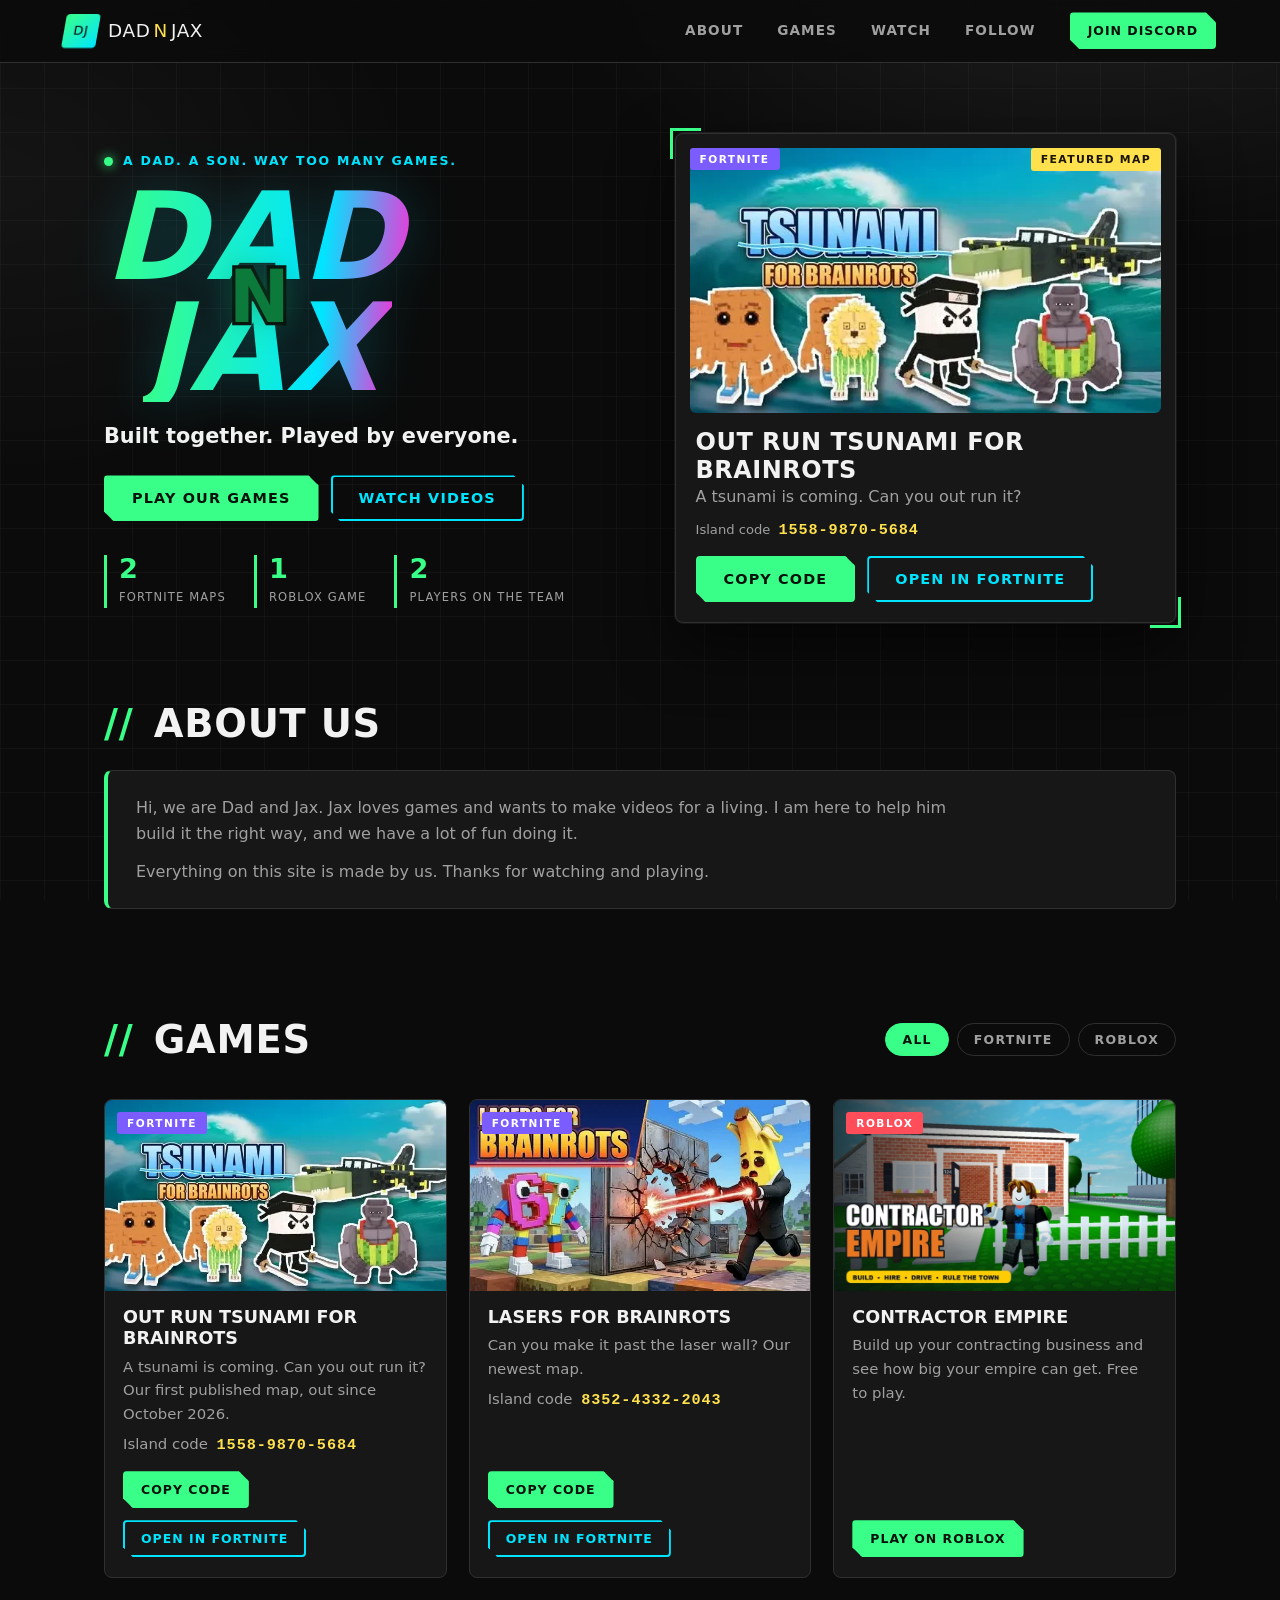
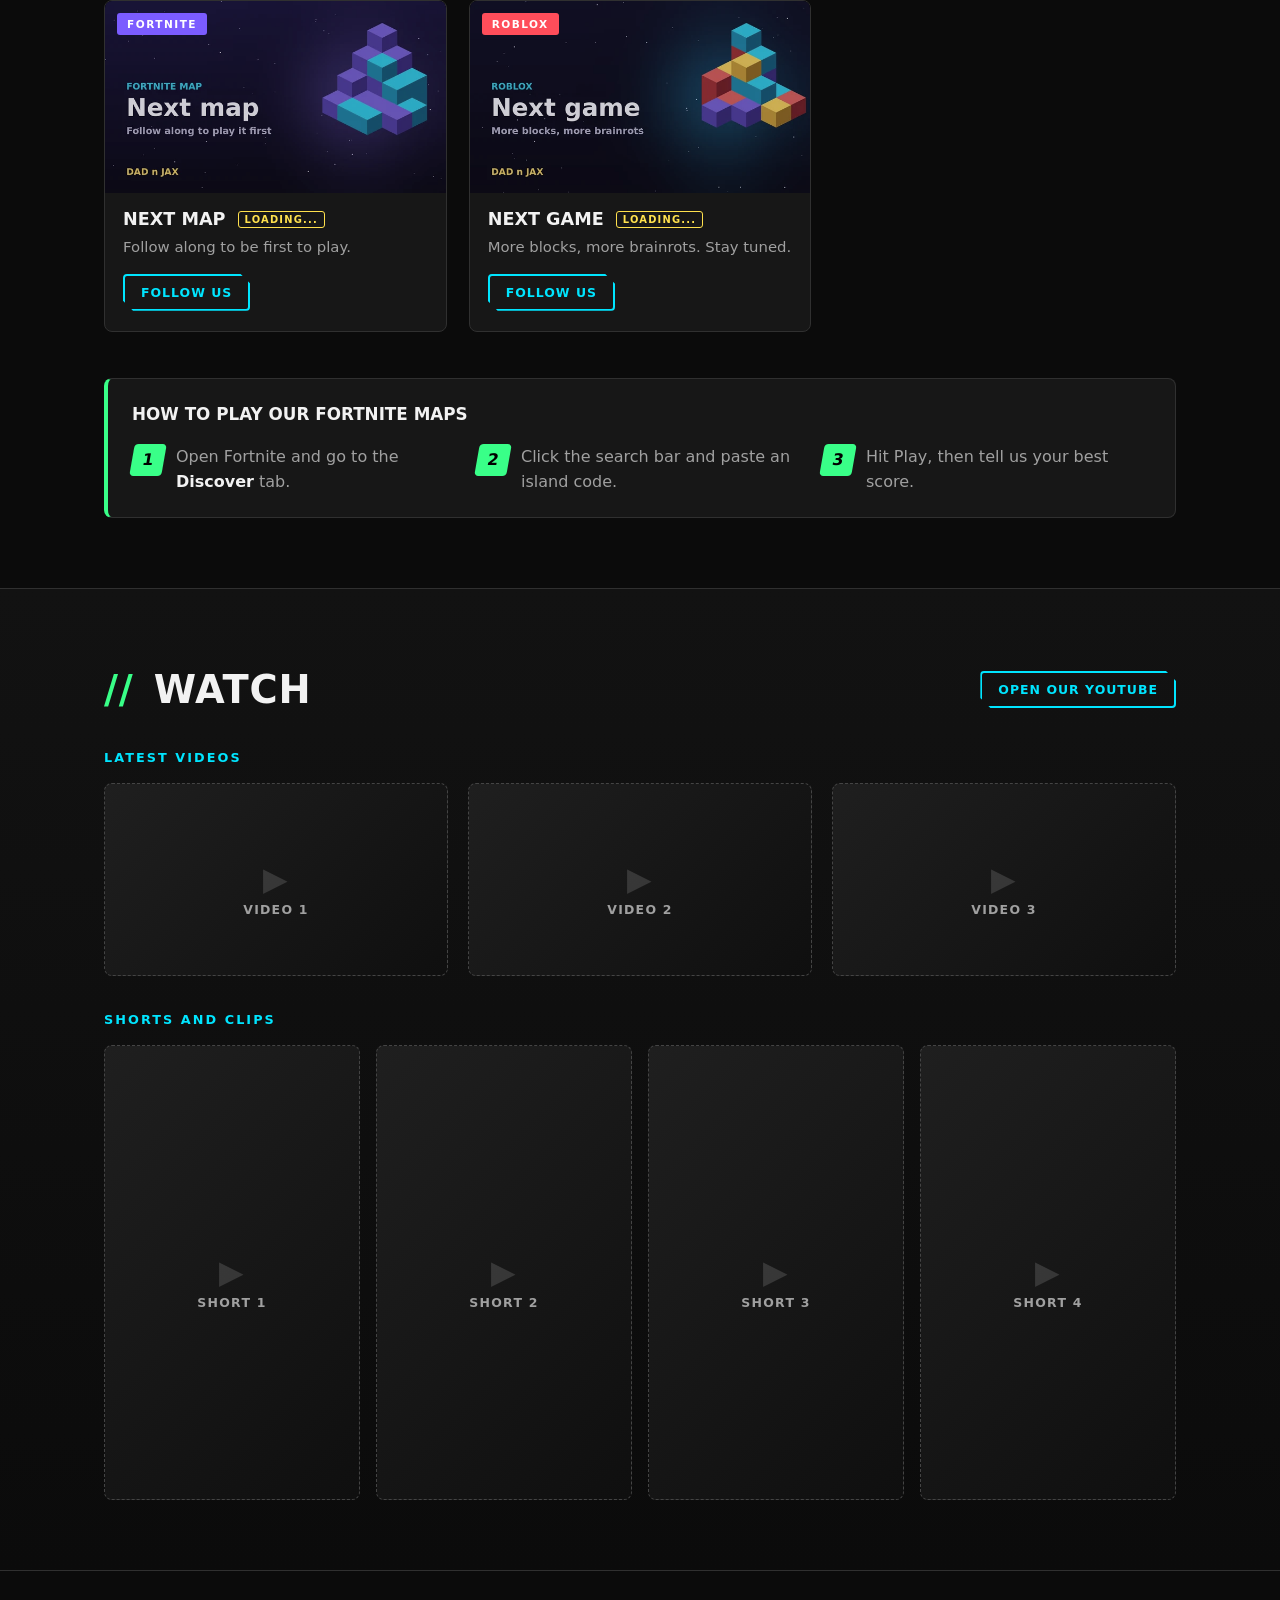
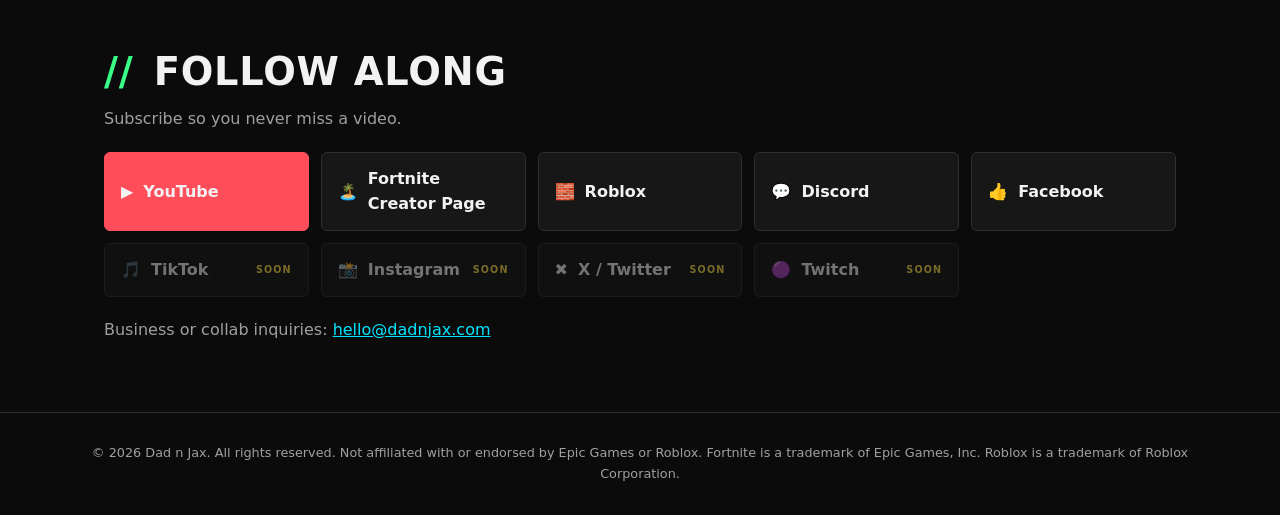
==== commit 54b5b368: "Move About us section to the top, under the hero Co-Authored-By: Claude Sonnet 5.5 <noreply@anthropi" ====
--- a/index.html
+++ b/index.html
@@ -18,9 +18,9 @@
 <header class="nav">
   <a class="logo" href="#top"><span class="logo-mark">DJ</span><span class="logo-text">Dad<i>n</i>Jax</span></a>
   <nav aria-label="Main">
+    <a href="#about">About</a>
     <a href="#games">Games</a>
     <a href="#watch">Watch</a>
-    <a href="#about">About</a>
     <a href="#follow">Follow</a>
   </nav>
   <a class="btn btn-sm primary nav-cta" href="https://discord.gg/yzz6YP8vt" target="_blank" rel="noopener">Join Discord</a>
@@ -70,6 +70,15 @@
     </article>
   </section>
 
+  <!-- ABOUT -->
+  <section id="about" class="block about-block">
+    <h2><span class="slash">//</span> About us</h2>
+    <div class="about-card">
+      <p>Hi, we are Dad and Jax. Jax loves games and wants to make videos for a living. I am here to help him build it the right way, and we have a lot of fun doing it.</p>
+      <p>Everything on this site is made by us. Thanks for watching and playing.</p>
+    </div>
+  </section>
+
   <!-- GAMES -->
   <section id="games" class="block">
     <header class="block-head">
@@ -157,7 +166,7 @@
   <section id="watch" class="block alt">
     <header class="block-head">
       <h2><span class="slash">//</span> Watch</h2>
-      <a class="btn sm ghost" href="https://www.youtube.com/@dadnjax" target="_blank" rel="noopener">Open our YouTube</a>
+      <a class="btn sm ghost" href="https://www.youtube.com/@dadnjax-7" target="_blank" rel="noopener">Open our YouTube</a>
     </header>
 
     <h3 class="sub-title">Latest videos</h3>
@@ -180,24 +189,18 @@
     </div>
   </section>
 
-  <!-- ABOUT + FOLLOW -->
-  <section id="about" class="block two-col">
-    <div class="about">
-      <h2><span class="slash">//</span> About us</h2>
-      <p>Hi, we are Dad and Jax. Jax loves games and wants to make videos for a living. I am here to help him build it the right way, and we have a lot of fun doing it.</p>
-      <p>Everything on this site is made by us. Thanks for watching and playing.</p>
-    </div>
-
+  <!-- FOLLOW -->
+  <section class="block">
     <div id="follow" class="follow">
       <h2><span class="slash">//</span> Follow along</h2>
       <p class="muted">Subscribe so you never miss a video.</p>
       <div class="socials">
         <!-- LIVE -->
-        <a class="social yt" href="https://www.youtube.com/@dadnjax" target="_blank" rel="noopener"><span>▶️</span> YouTube</a>
+        <a class="social yt" href="https://www.youtube.com/@dadnjax-7" target="_blank" rel="noopener"><span>▶️</span> YouTube</a>
         <a class="social" href="https://www.fortnite.com/@dadnjax" target="_blank" rel="noopener"><span>🏝️</span> Fortnite Creator Page</a>
         <a class="social" href="https://www.roblox.com/users/7947299672/profile" target="_blank" rel="noopener"><span>🧱</span> Roblox</a>
         <a class="social" href="https://discord.gg/yzz6YP8vt" target="_blank" rel="noopener"><span>💬</span> Discord</a>
-        <a class="social" href="https://www.facebook.com/share/1EFTiLrVED/" target="_blank" rel="noopener"><span>👍</span> Facebook</a>
+        <a class="social" href="https://www.facebook.com/profile.php?id=61595661431222" target="_blank" rel="noopener"><span>👍</span> Facebook</a>
 
         <!-- TODO: swap each "#" for the real profile URL as each account goes live,
              and delete the "soon" class so the button becomes clickable.
--- a/styles.css
+++ b/styles.css
@@ -169,3 +169,10 @@
 @media (prefers-reduced-motion:reduce){
   *{animation:none!important;transition:none!important;scroll-behavior:auto!important}
 }
+
+/* about (near top) */
+.about-block{padding-top:30px;padding-bottom:30px}
+.about-block h2{margin-bottom:16px}
+.about-card{background:var(--panel);border:1px solid var(--line);border-left:4px solid var(--g);border-radius:8px;padding:24px 28px}
+.about-card p{color:var(--muted);max-width:820px}
+.about-card p+p{margin-top:12px}
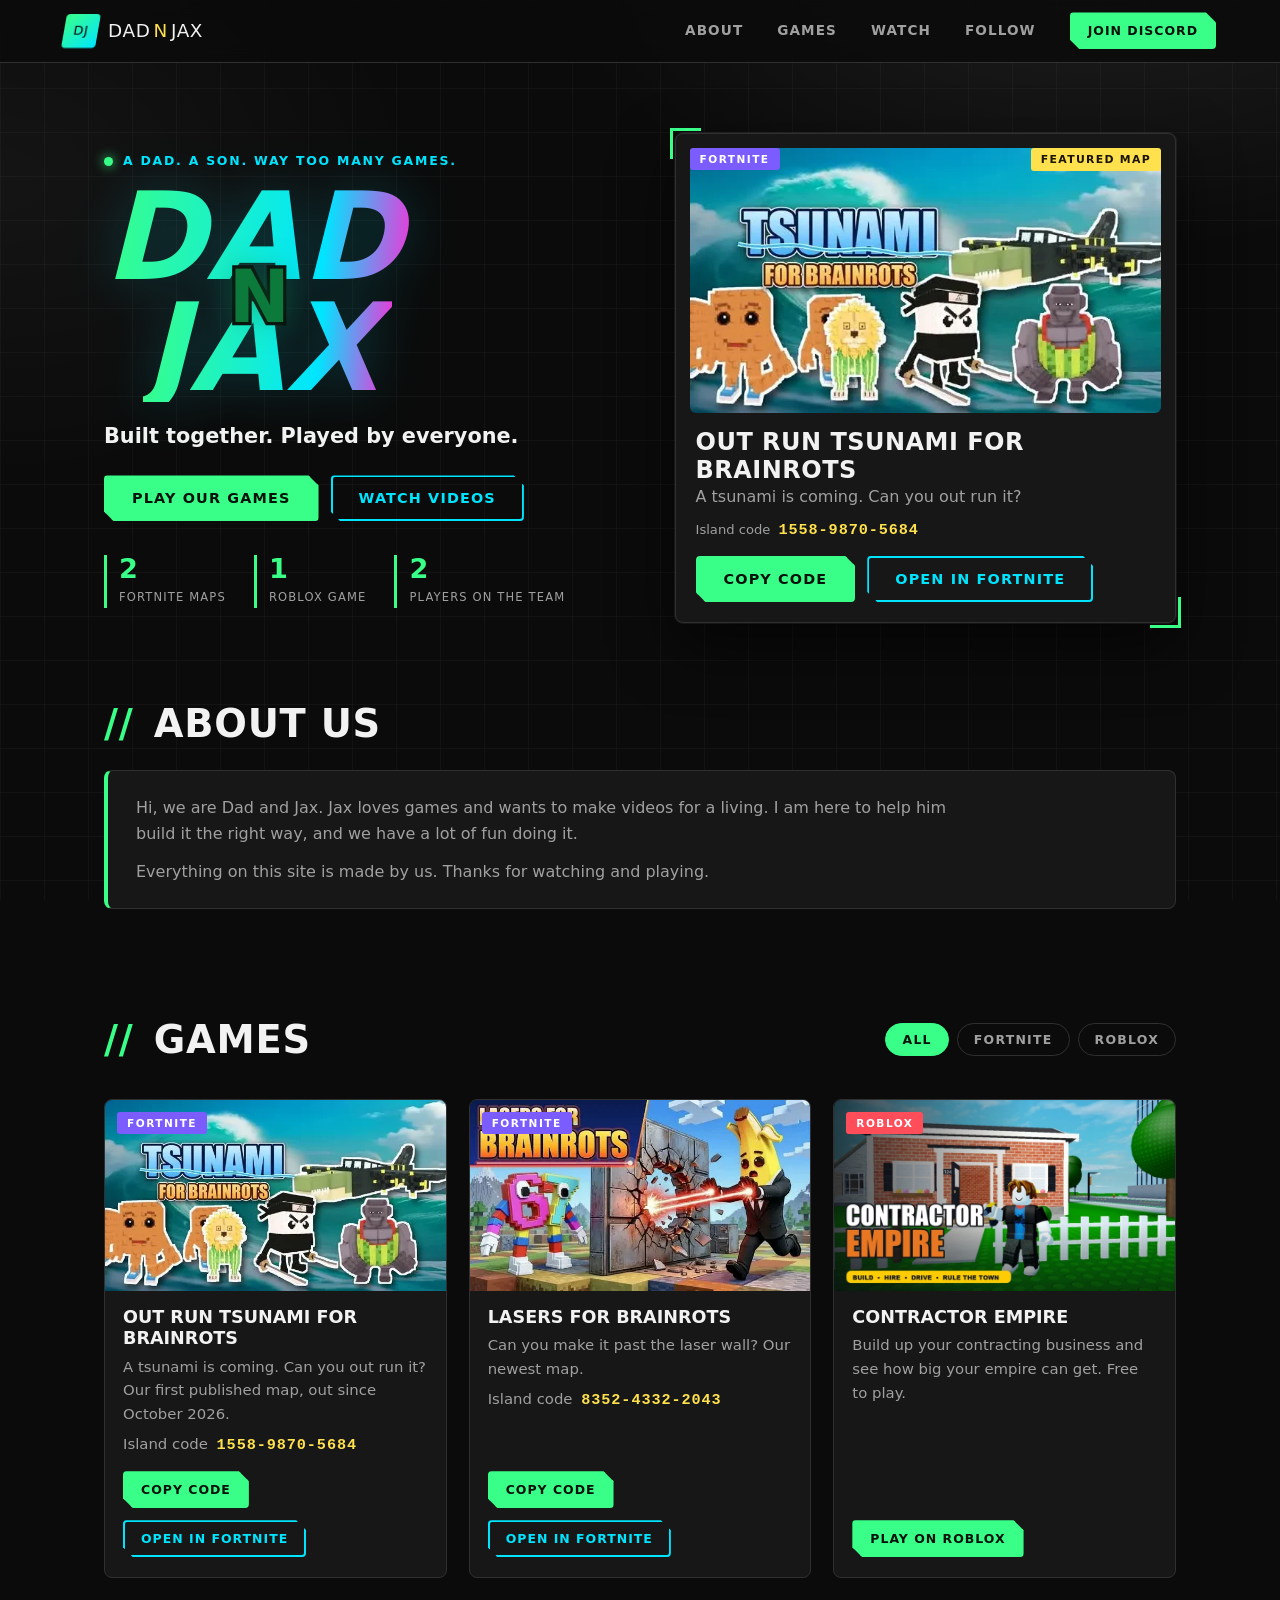
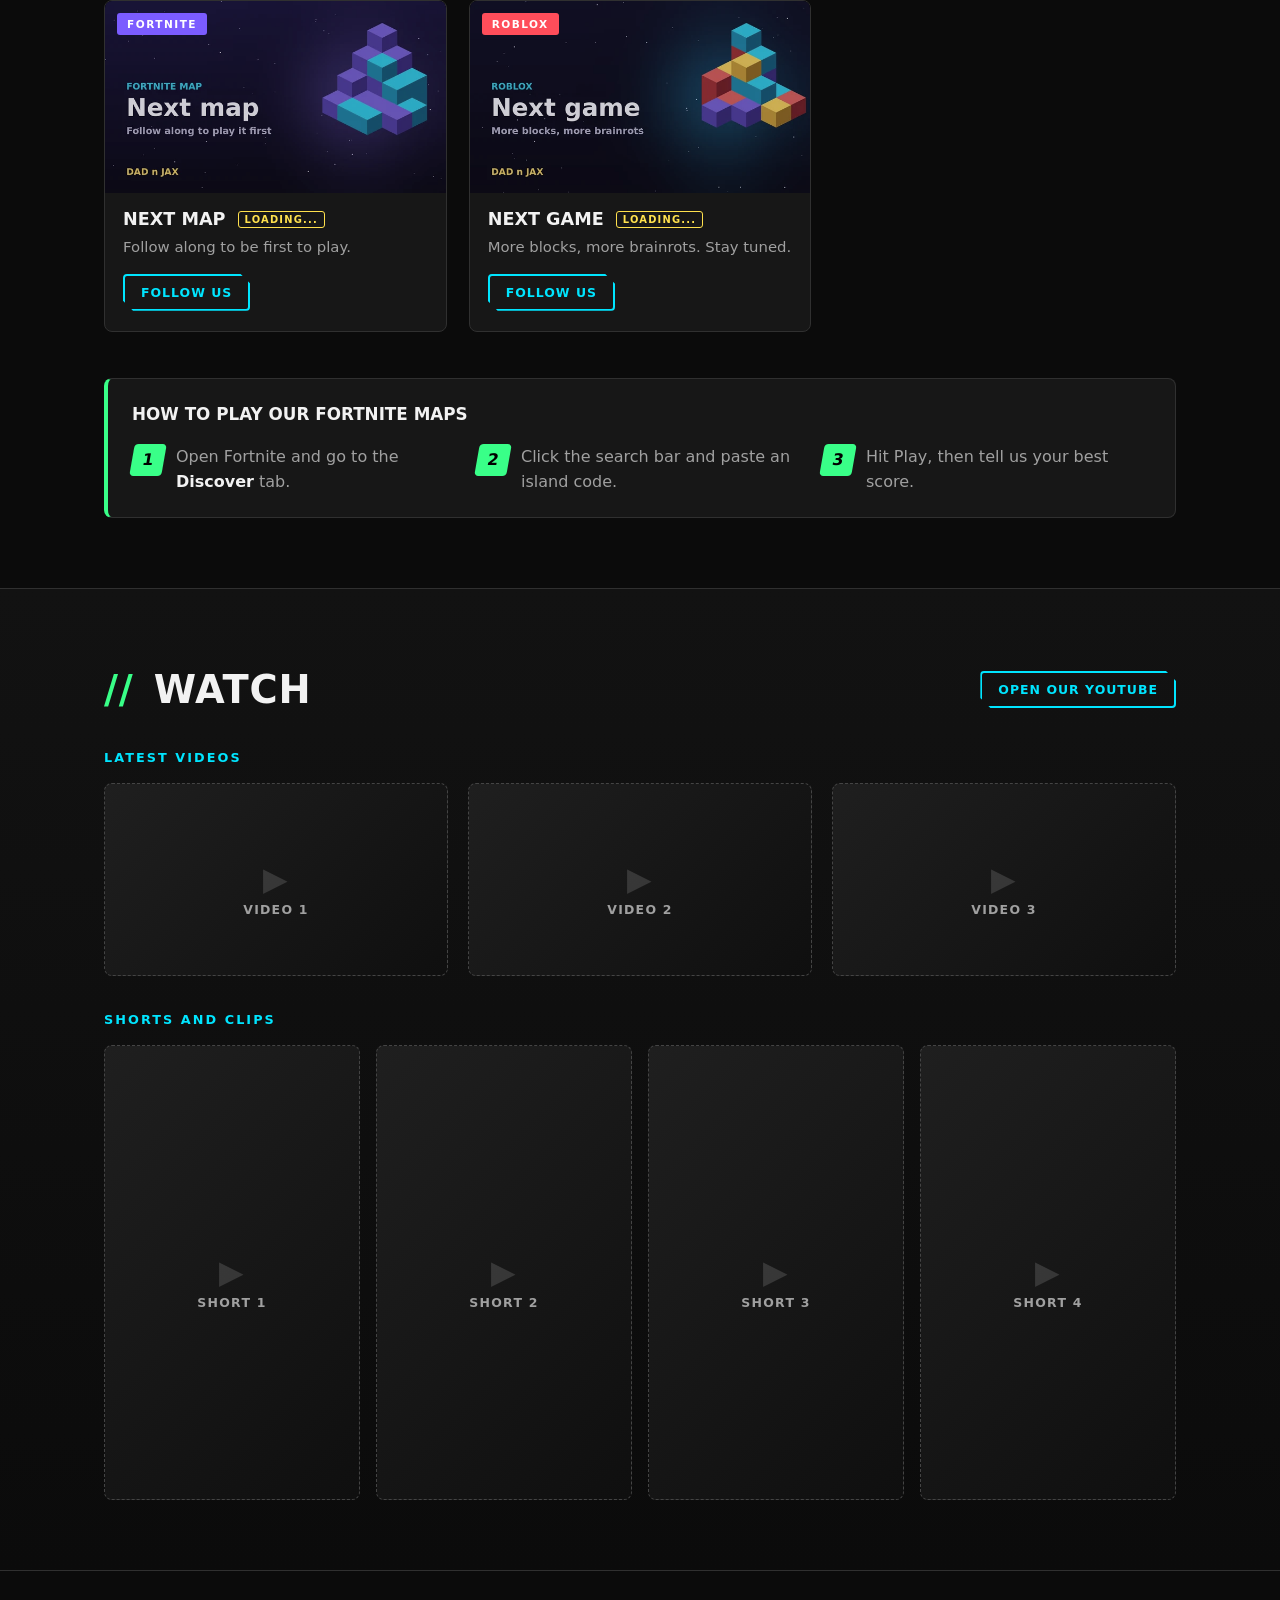
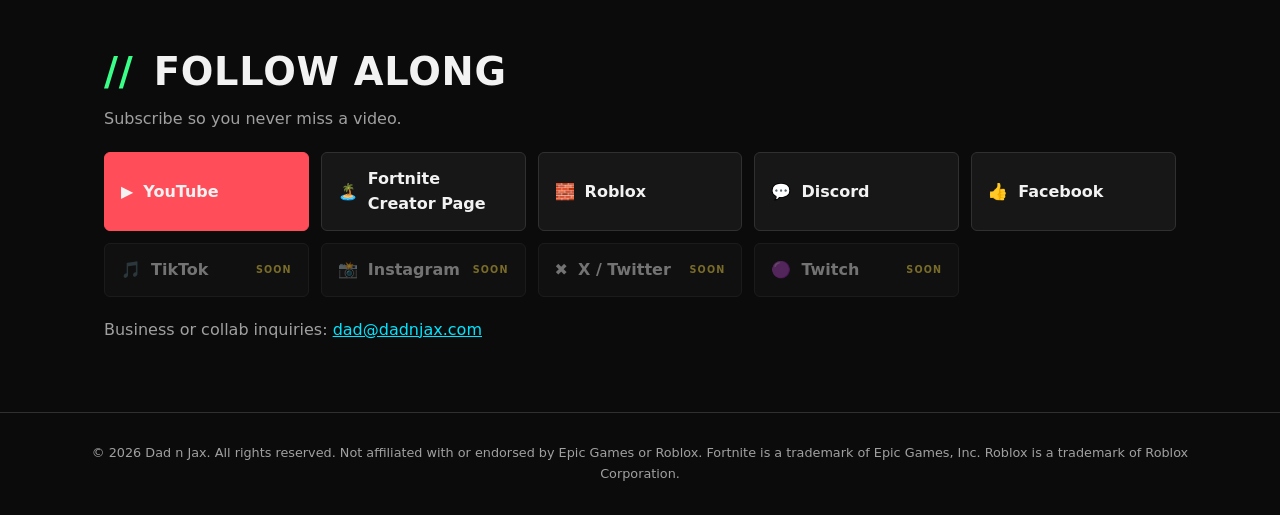
==== commit b8d36e0a: "Use dad@dadnjax.com as contact email Co-Authored-By: Claude Sonnet 5.5 <noreply@anthropic.com>" ====
--- a/index.html
+++ b/index.html
@@ -222,7 +222,7 @@
         <a class="social soon" href="#" aria-disabled="true"><span>✖️</span> X / Twitter <em>soon</em></a>
         <a class="social soon" href="#" aria-disabled="true"><span>🟣</span> Twitch <em>soon</em></a>
       </div>
-      <p class="contact">Business or collab inquiries: <a href="mailto:hello@dadnjax.com">hello@dadnjax.com</a></p>
+      <p class="contact">Business or collab inquiries: <a href="mailto:dad@dadnjax.com">dad@dadnjax.com</a></p>
     </div>
   </section>
 
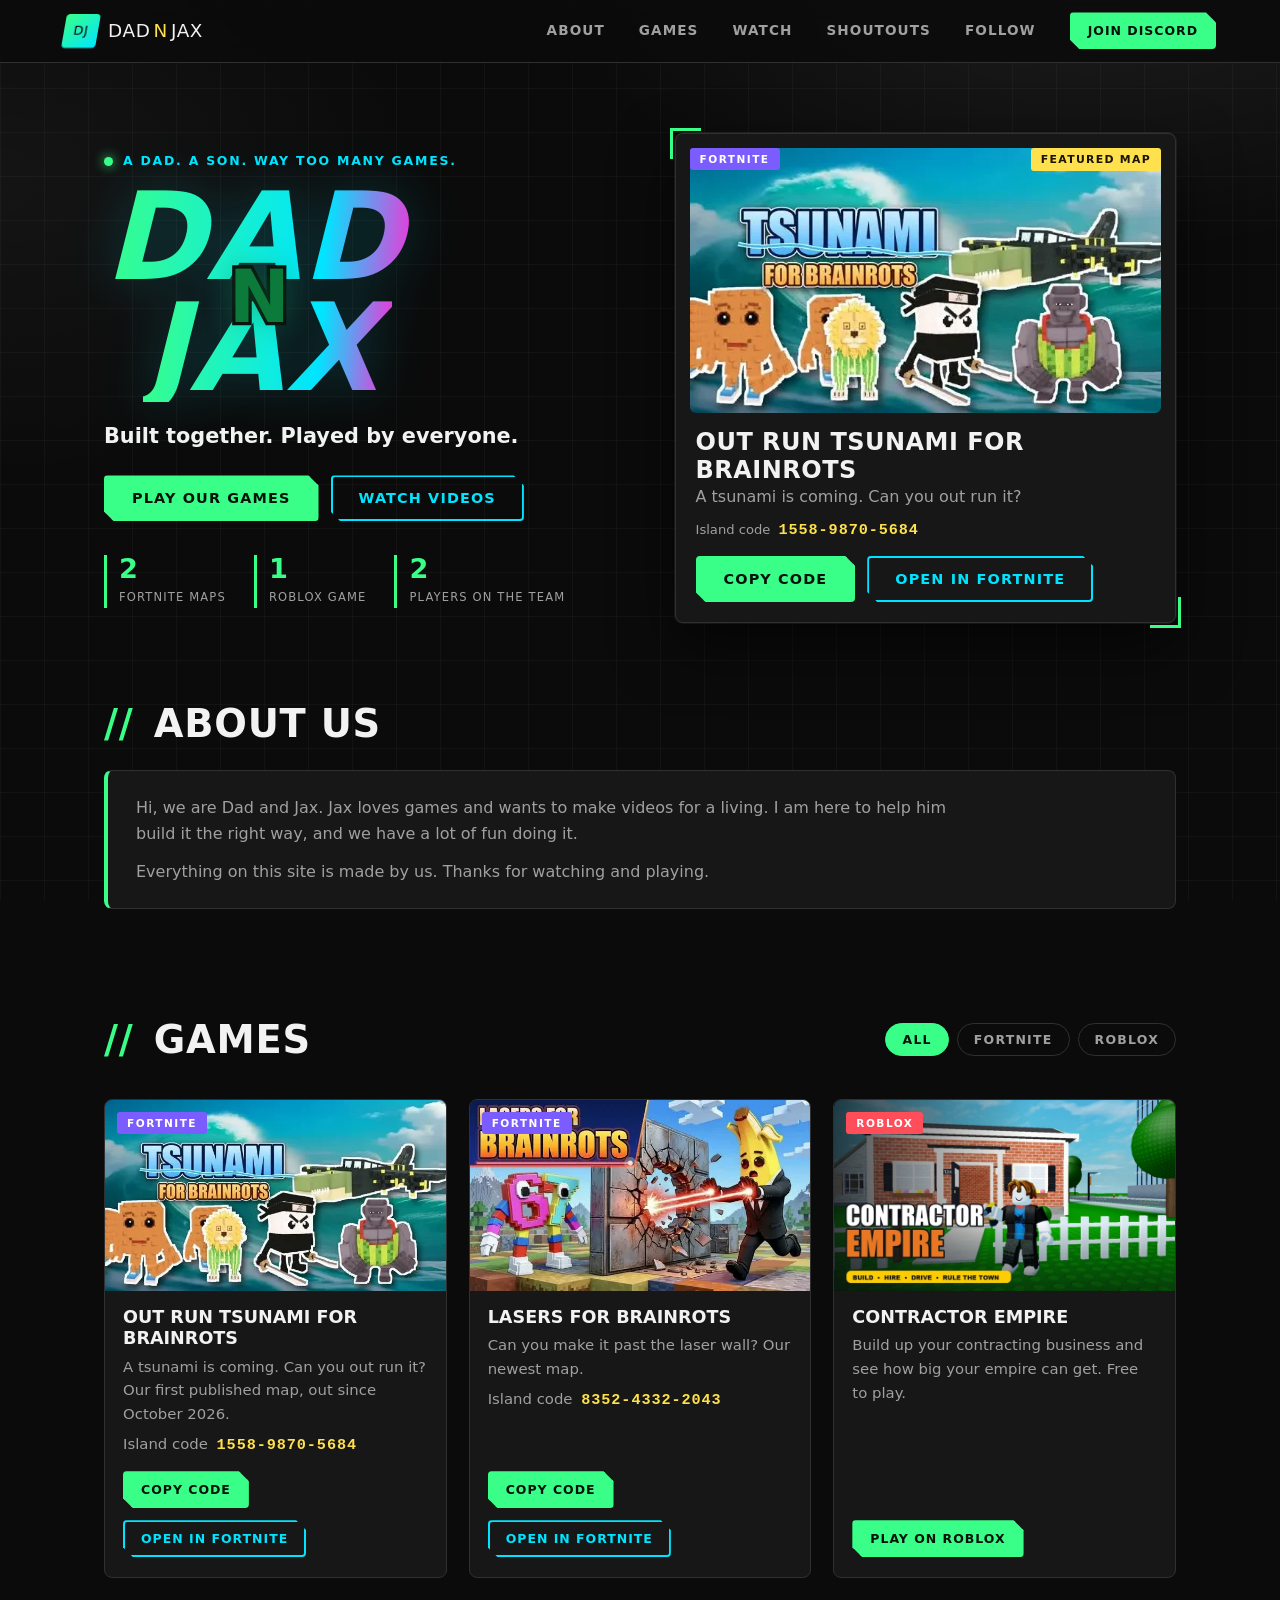
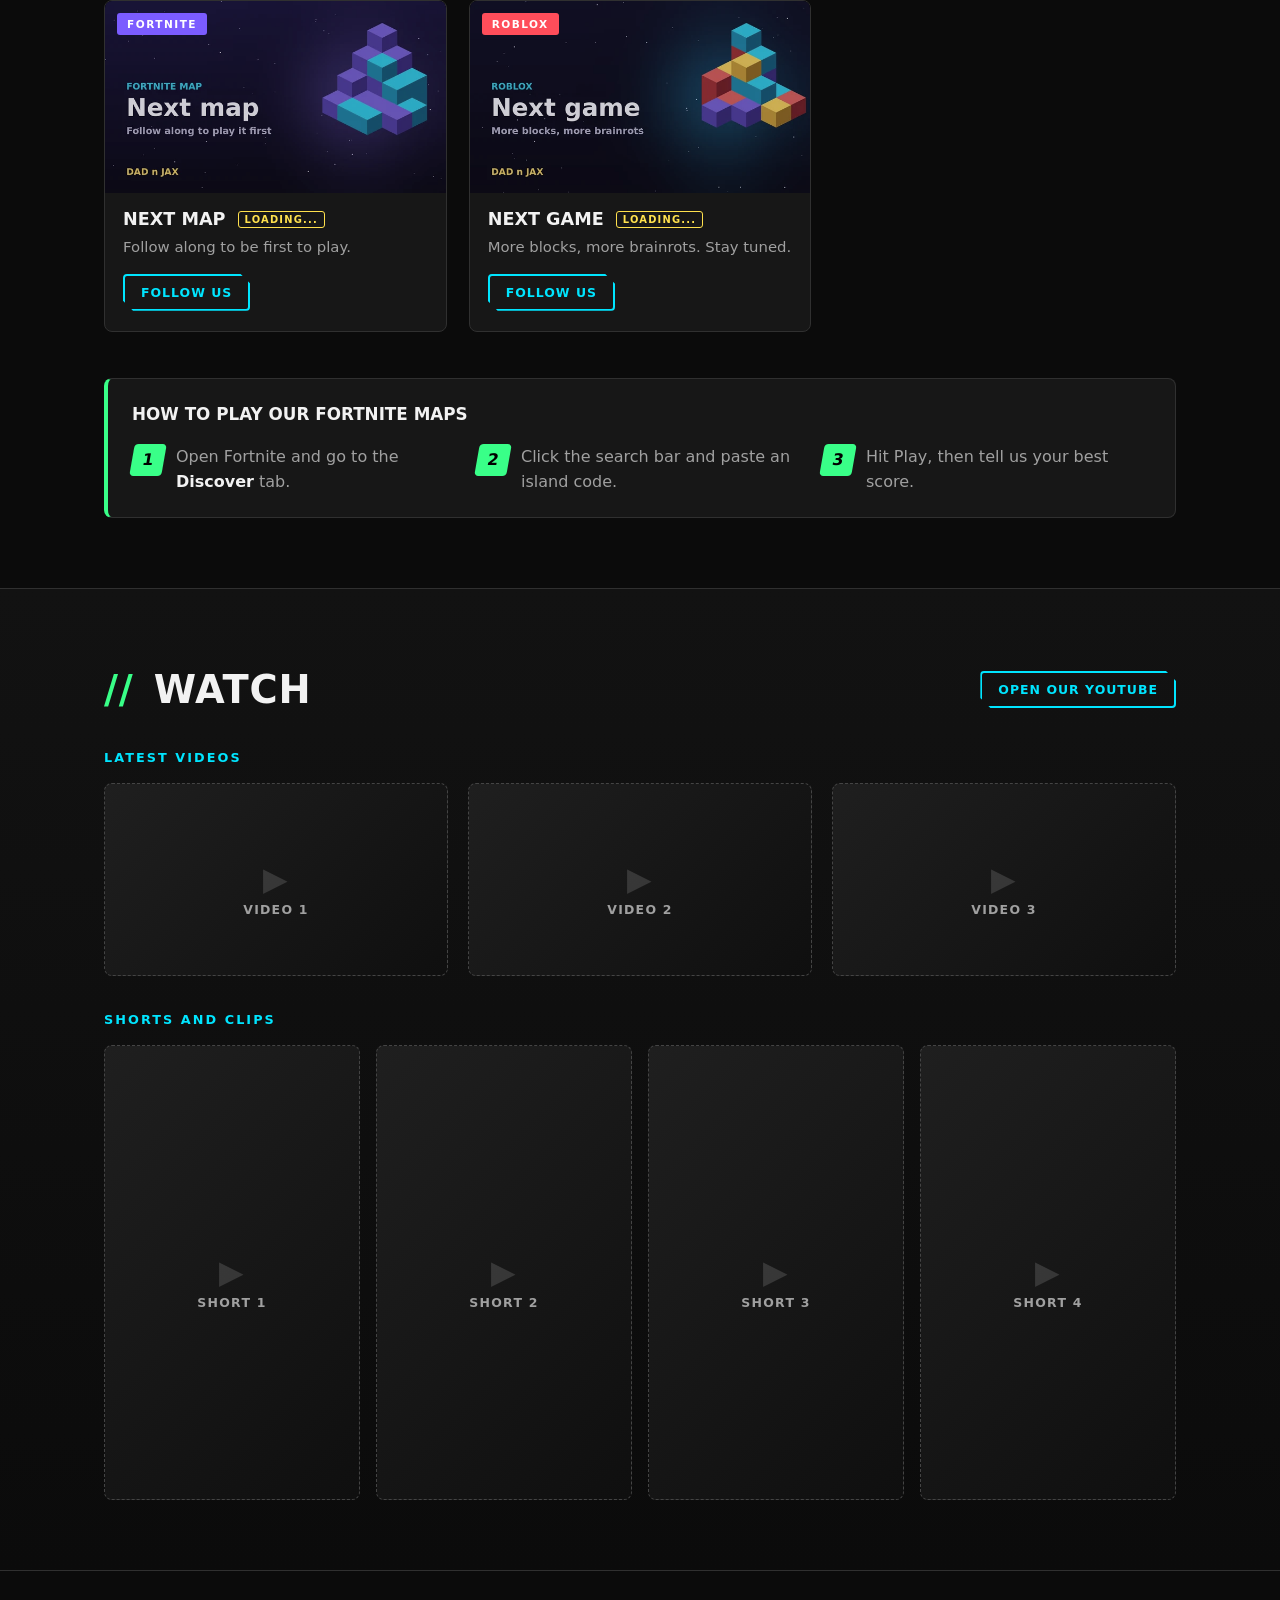
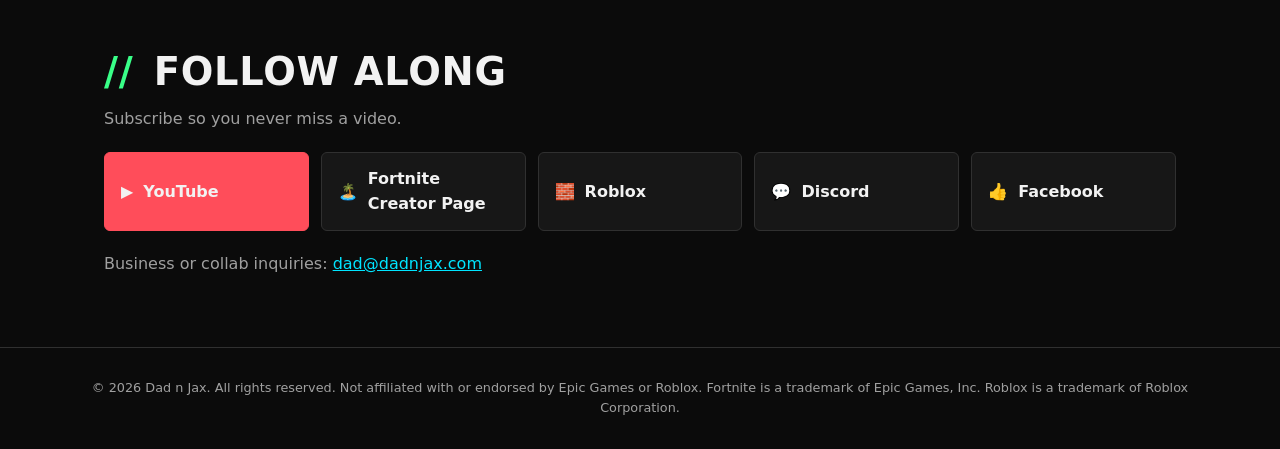
==== commit b3f30ca7: "Add Shoutouts page and nav link Co-Authored-By: Claude Sonnet 5.5 <noreply@anthropic.com>" ====
--- a/index.html
+++ b/index.html
@@ -21,6 +21,7 @@
     <a href="#about">About</a>
     <a href="#games">Games</a>
     <a href="#watch">Watch</a>
+    <a href="shoutouts.html">Shoutouts</a>
     <a href="#follow">Follow</a>
   </nav>
   <a class="btn btn-sm primary nav-cta" href="https://discord.gg/yzz6YP8vt" target="_blank" rel="noopener">Join Discord</a>
--- a/styles.css
+++ b/styles.css
@@ -147,7 +147,7 @@
 .social{display:flex;align-items:center;gap:10px;padding:13px 16px;border-radius:6px;background:var(--panel);border:1px solid var(--line);font-weight:700;transition:.18s}
 .social:hover{border-color:var(--g);transform:translateY(-2px);box-shadow:0 0 18px rgba(57,255,136,.25)}
 .social.yt{background:var(--rb);border-color:var(--rb)}
-.social.soon{opacity:.45;cursor:not-allowed}
+.social.soon{display:none} /* hidden until the account exists: remove the "soon" class in index.html to show */
 .social.soon:hover{transform:none;border-color:var(--line);box-shadow:none}
 .social em{margin-left:auto;font:700 .6rem var(--body);font-style:normal;letter-spacing:.12em;text-transform:uppercase;color:var(--y)}
 .contact{color:var(--muted)}
@@ -176,3 +176,15 @@
 .about-card{background:var(--panel);border:1px solid var(--line);border-left:4px solid var(--g);border-radius:8px;padding:24px 28px}
 .about-card p{color:var(--muted);max-width:820px}
 .about-card p+p{margin-top:12px}
+
+/* Shoutouts page */
+.shout-head{padding-bottom:20px}
+.shout-title{font-family:var(--display);font-style:italic;text-transform:uppercase;font-size:clamp(2.6rem,7vw,4.6rem);line-height:.95;margin:14px 0 22px;background:linear-gradient(95deg,var(--g),var(--c) 70%,var(--m));-webkit-background-clip:text;background-clip:text;color:transparent;display:inline-block;padding-right:.1em}
+.shout-grid{display:grid;grid-template-columns:repeat(auto-fill,minmax(250px,1fr));gap:16px}
+.shout{display:flex;flex-direction:column;gap:6px;background:var(--panel);border:1px solid var(--line);border-top:3px solid var(--g);border-radius:8px;padding:20px;transition:.18s}
+.shout:hover{transform:translateY(-3px);border-color:var(--g);box-shadow:0 8px 26px rgba(57,255,136,.12)}
+.shout-name{font-weight:800;font-size:1.15rem}
+.shout-role{color:var(--muted);font-size:.95rem}
+.shout-go{margin-top:6px;color:var(--c);font-weight:700;font-size:.9rem}
+.shout-foot a{color:var(--c);text-decoration:underline}
+.nav nav a[aria-current="page"]{color:var(--g)}
